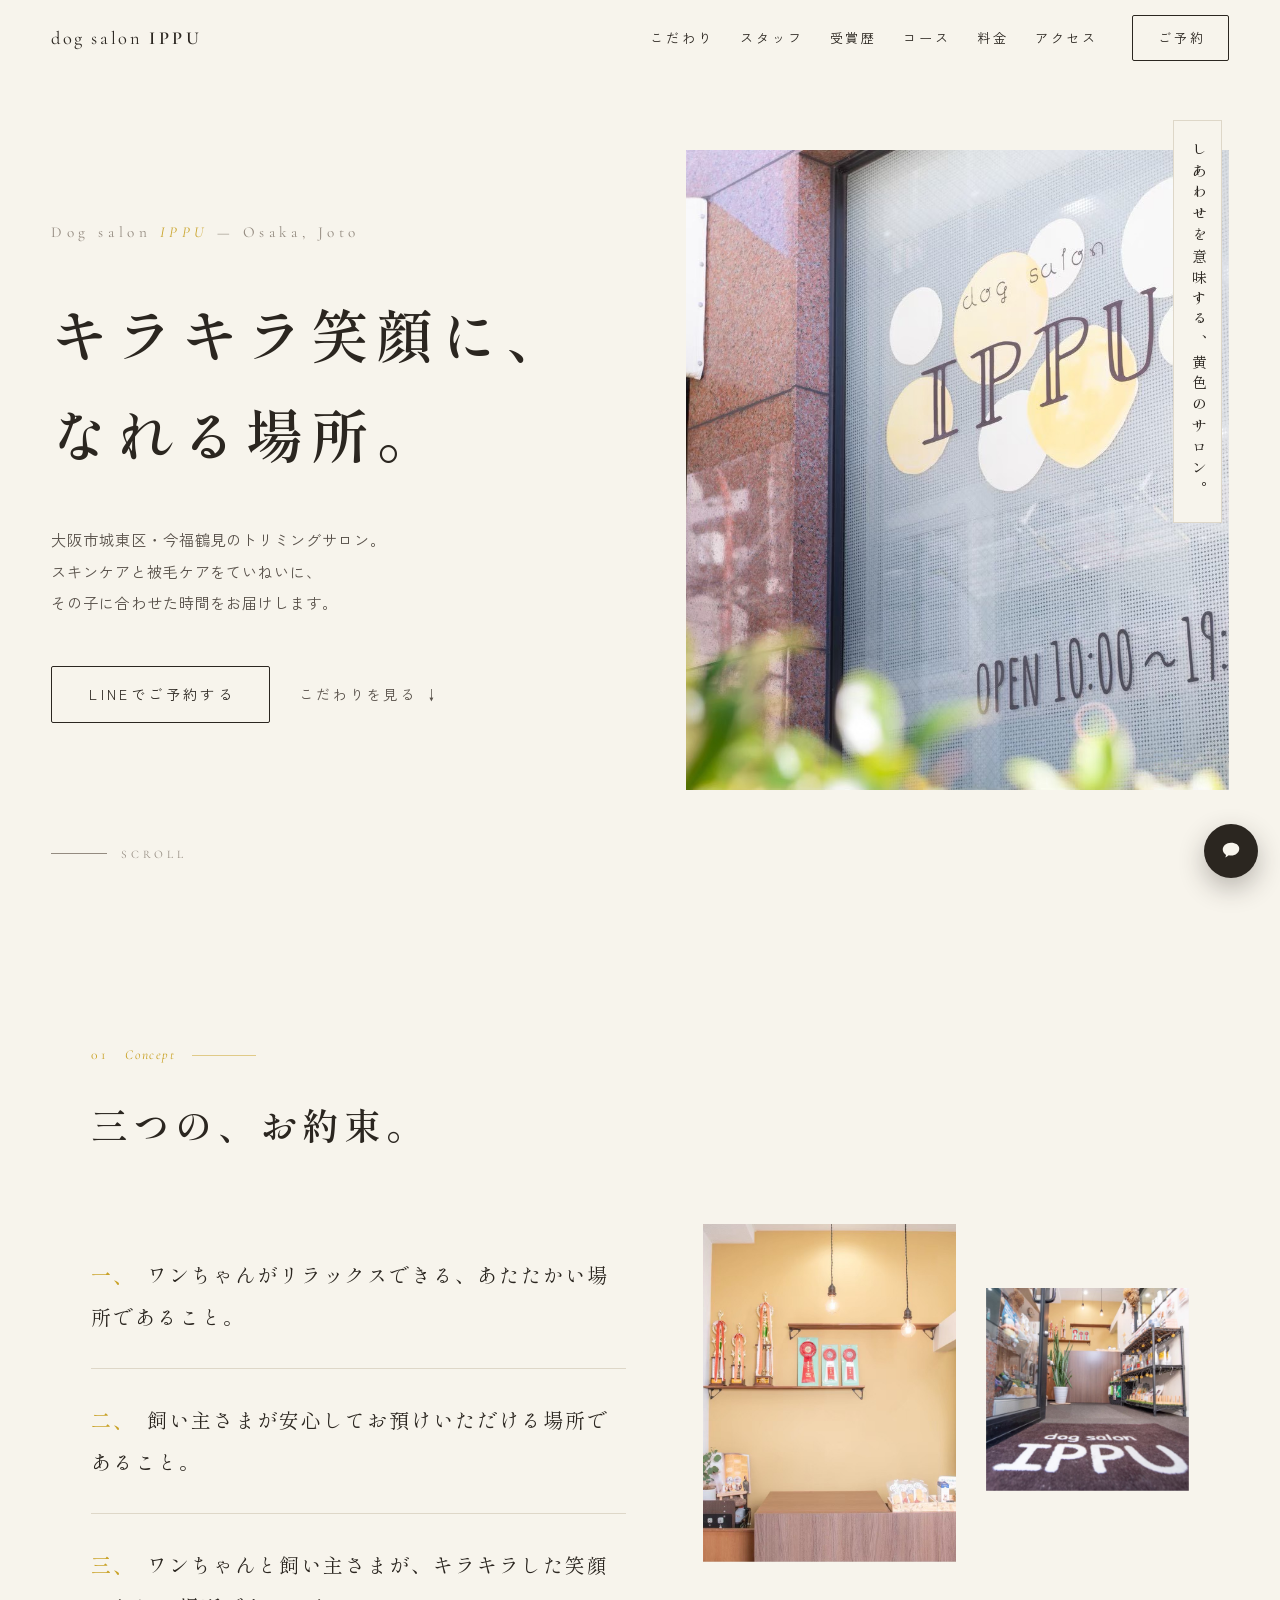
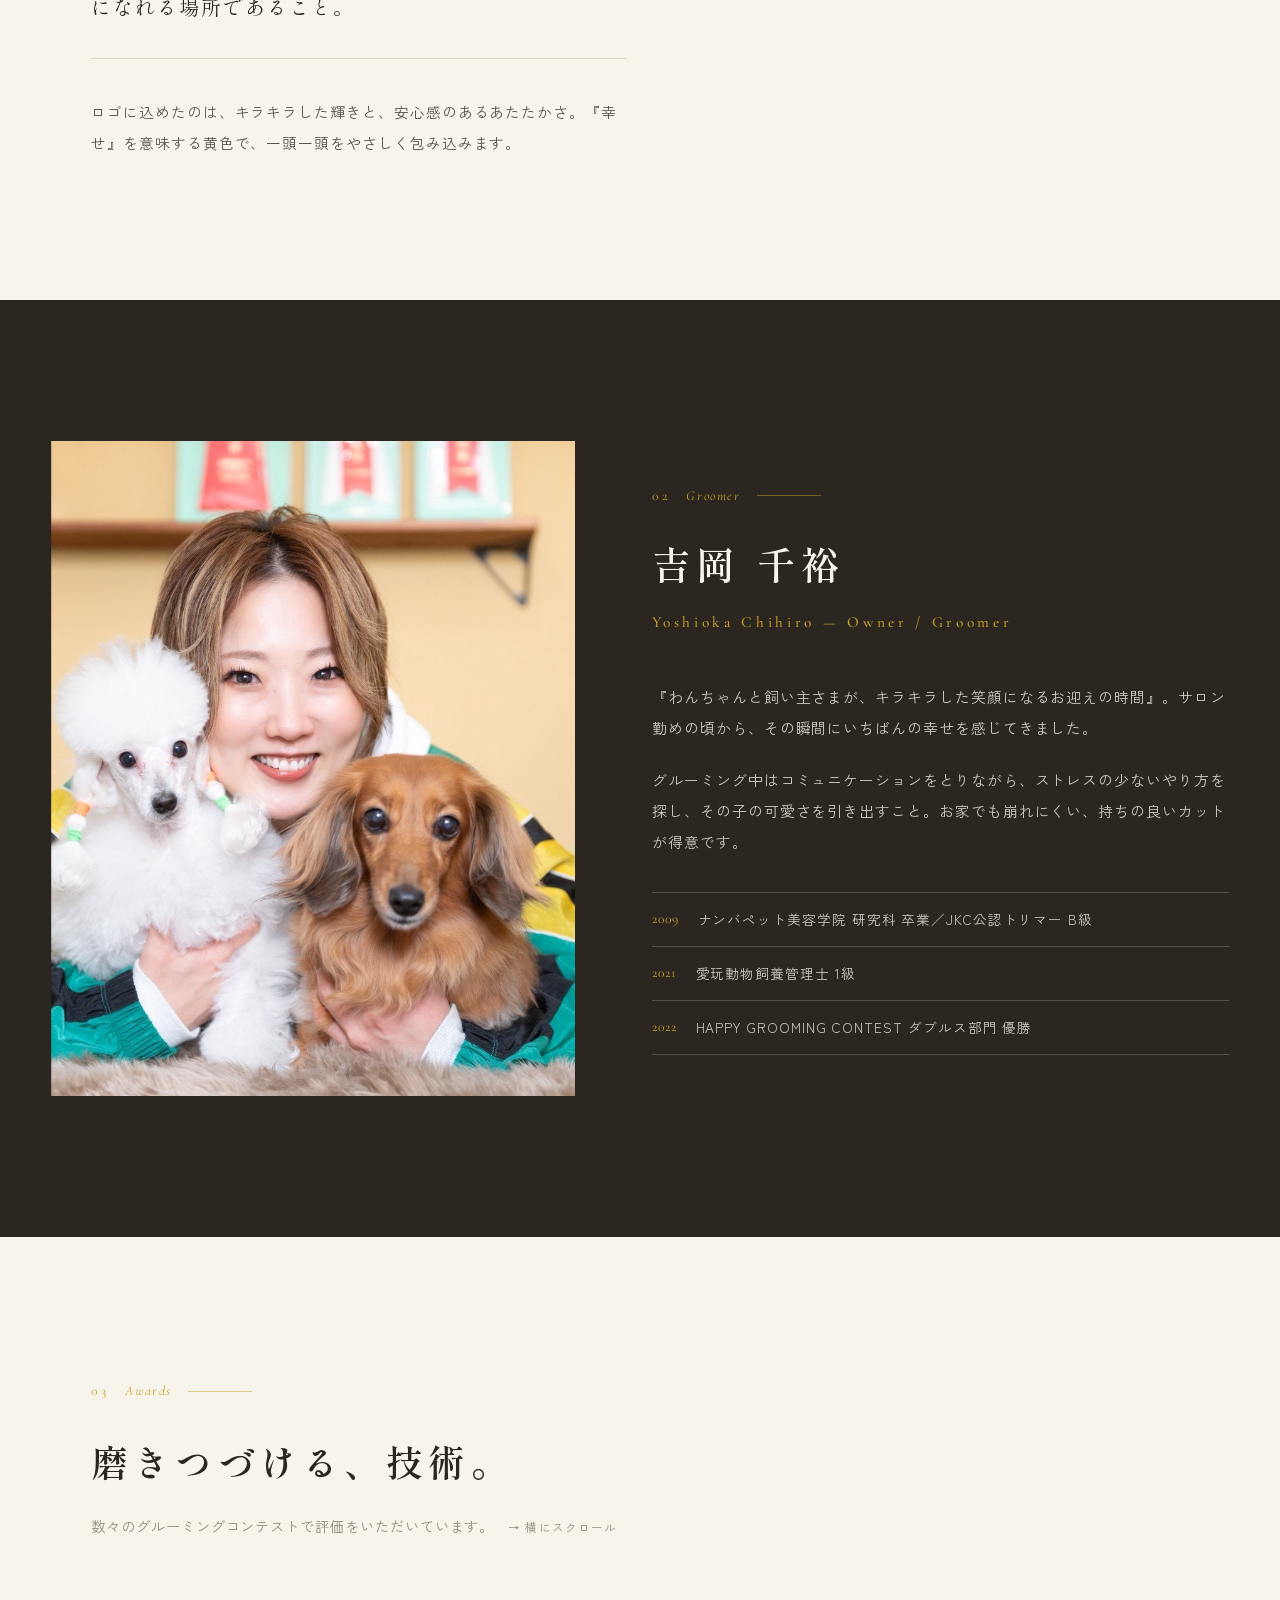
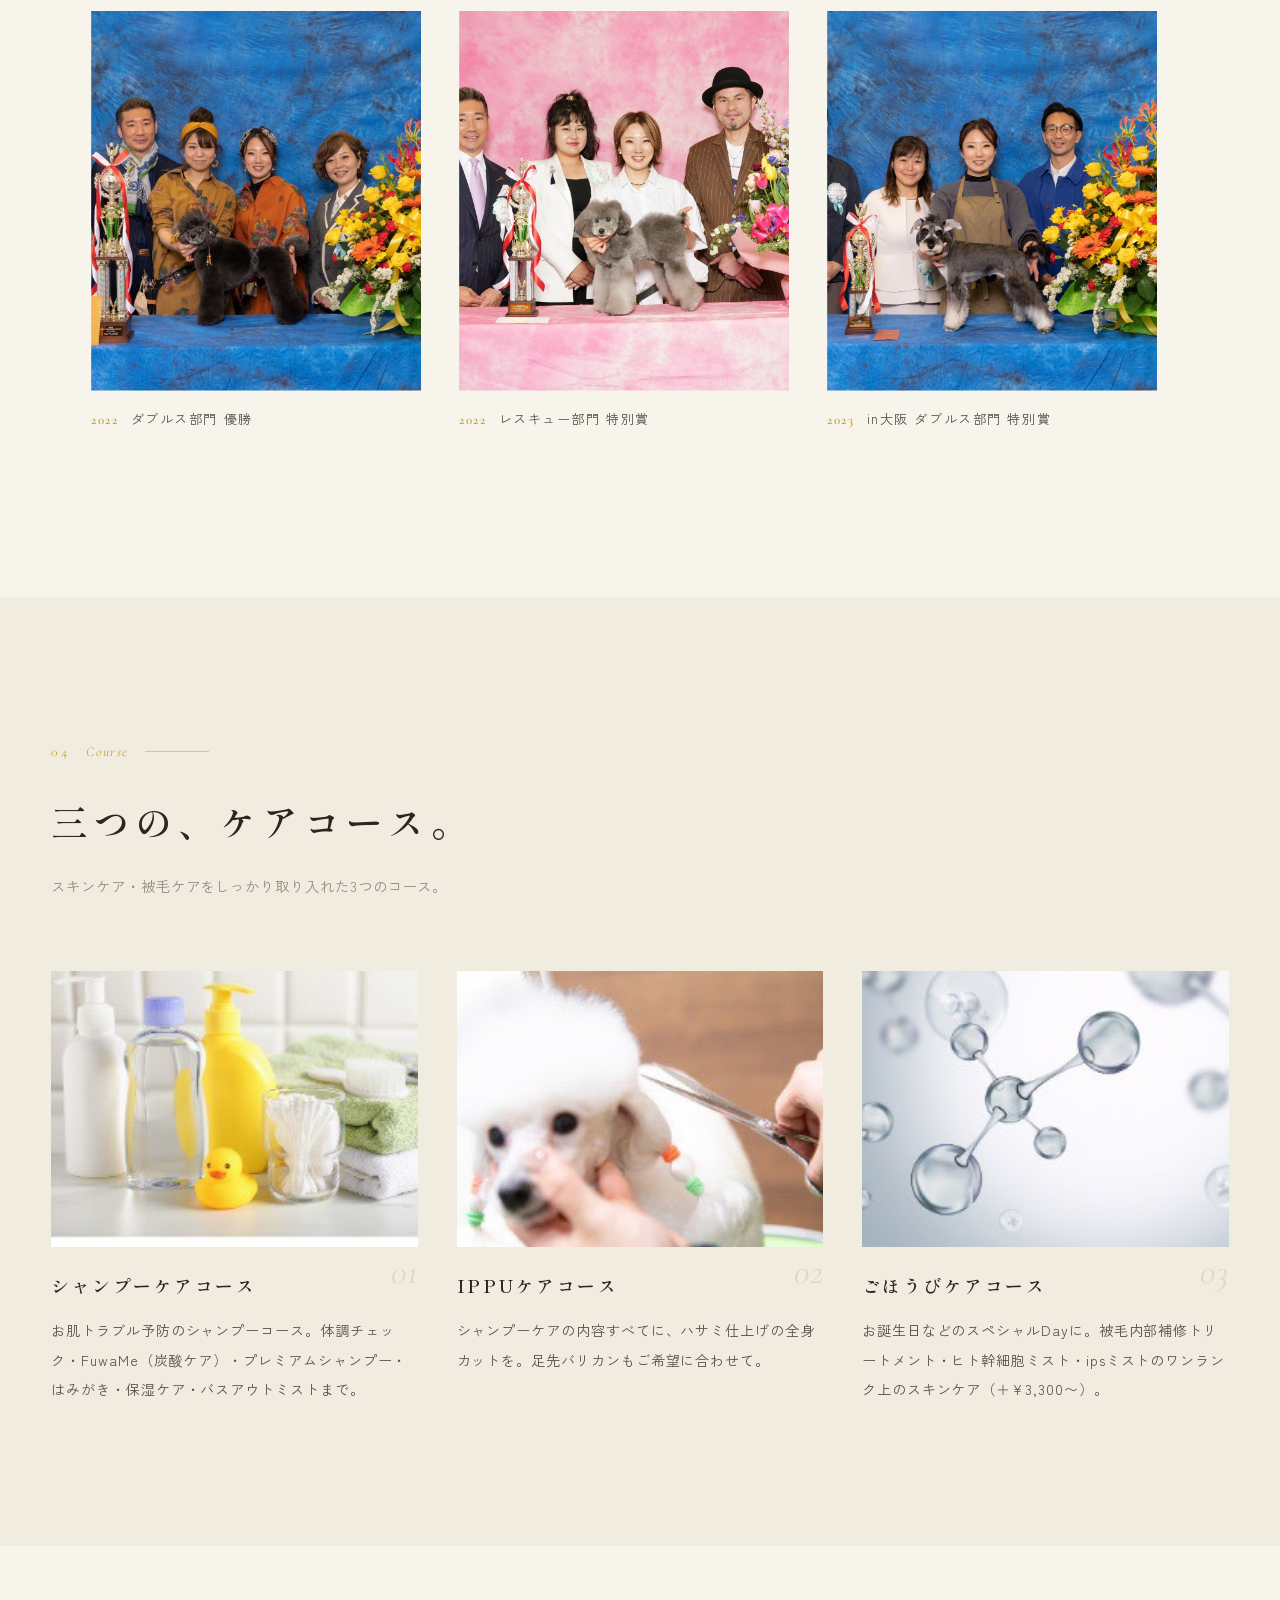
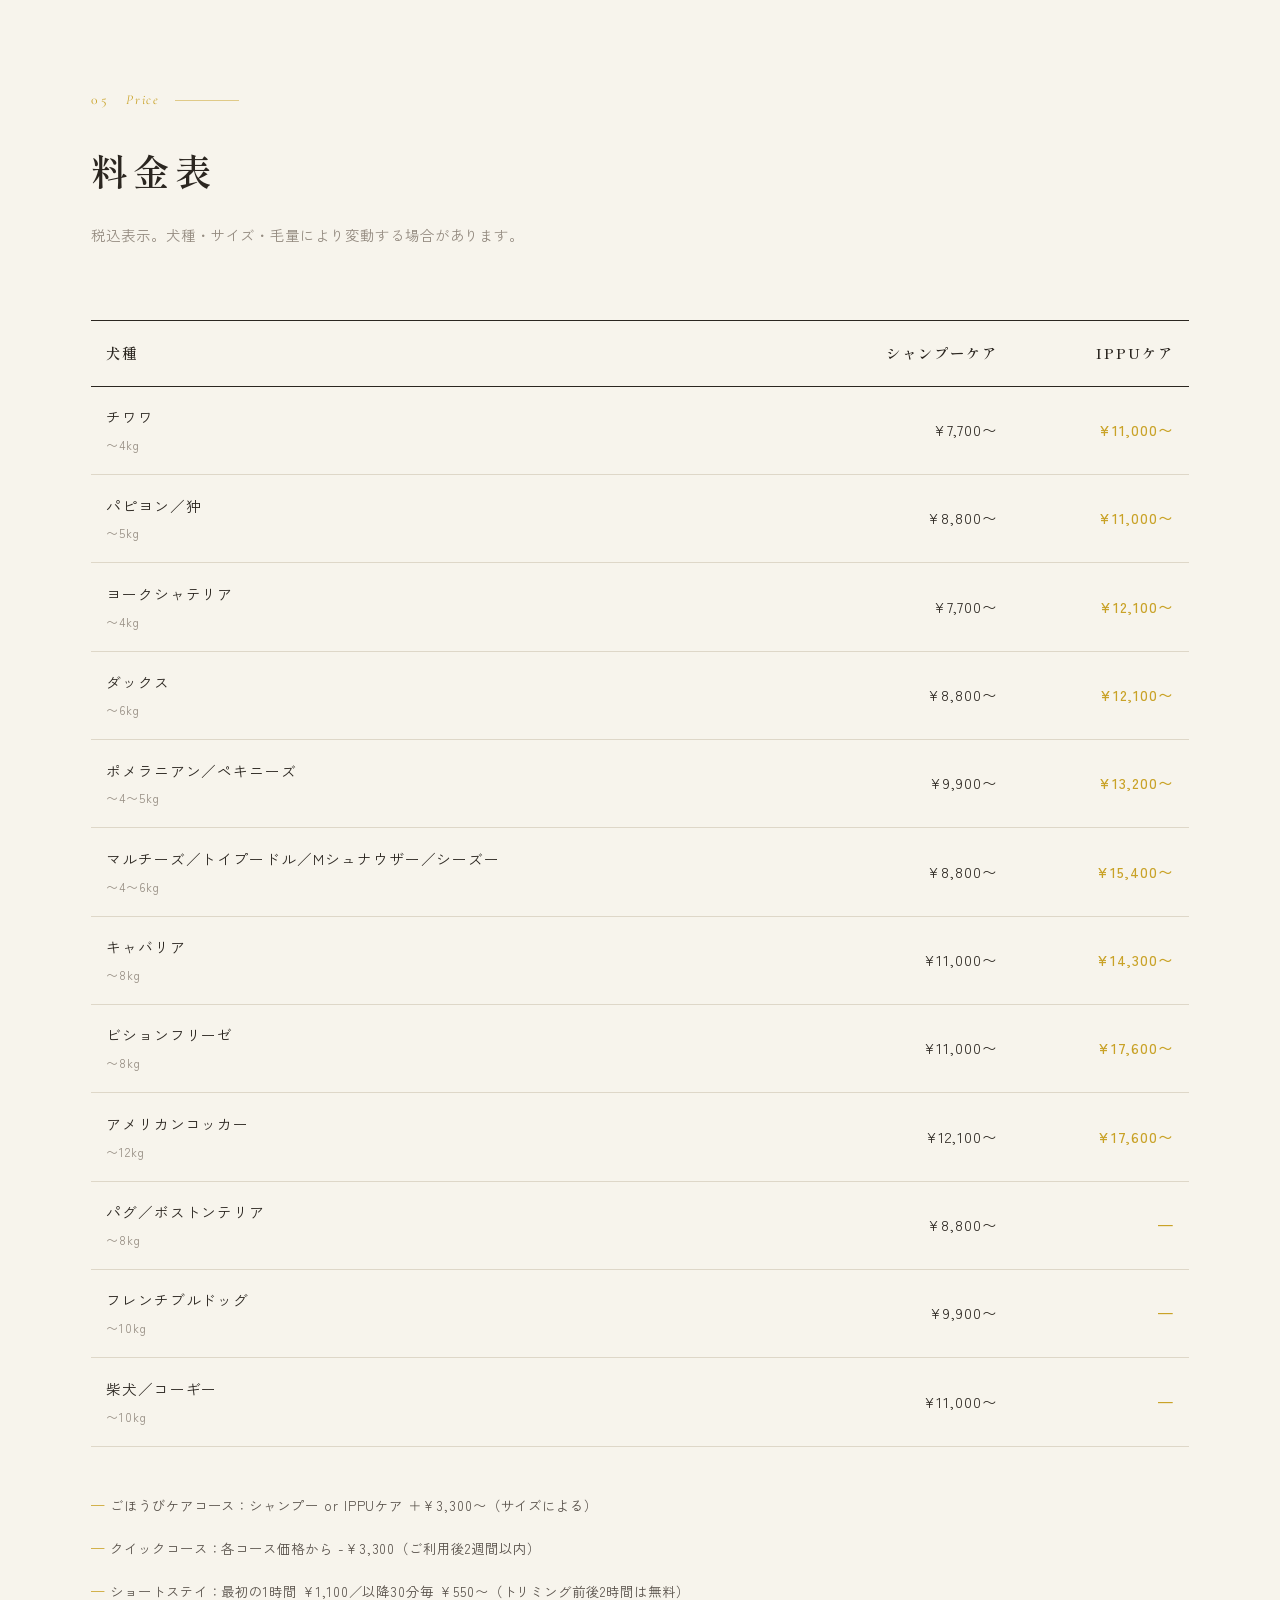
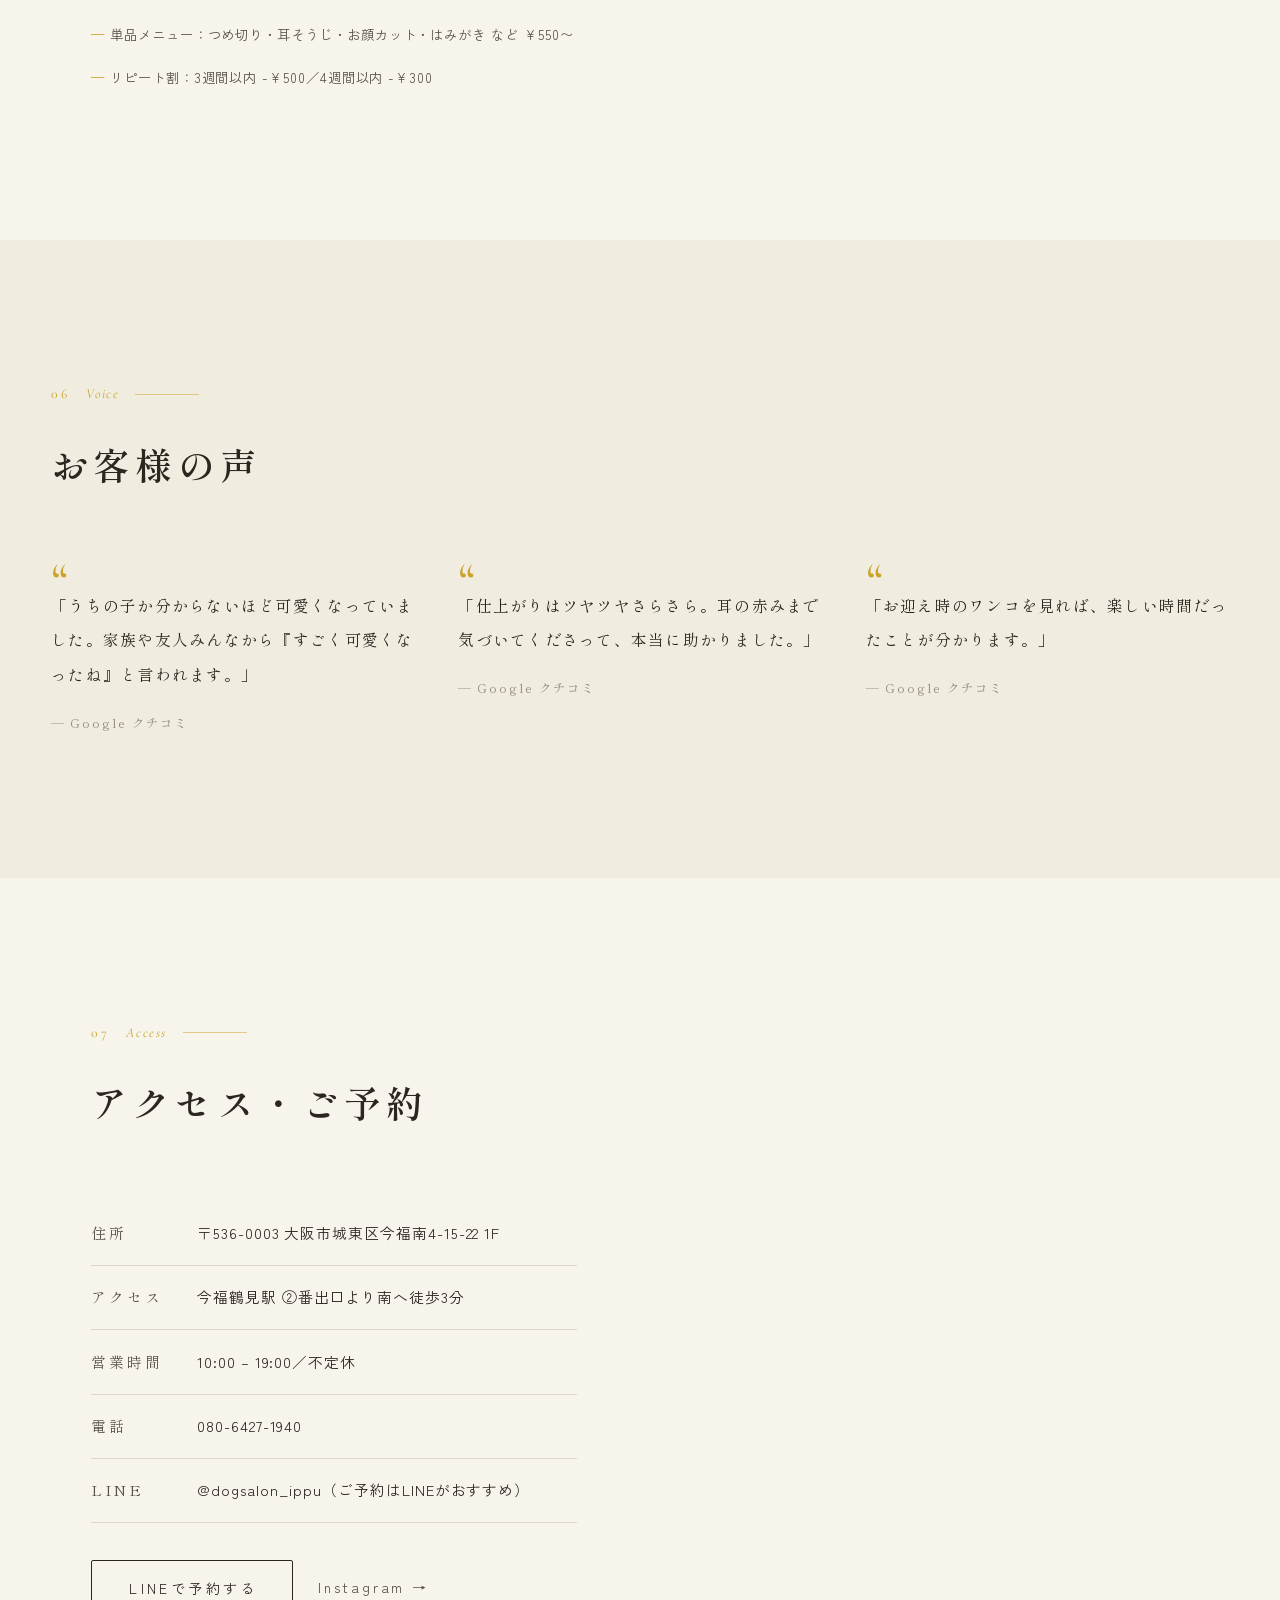
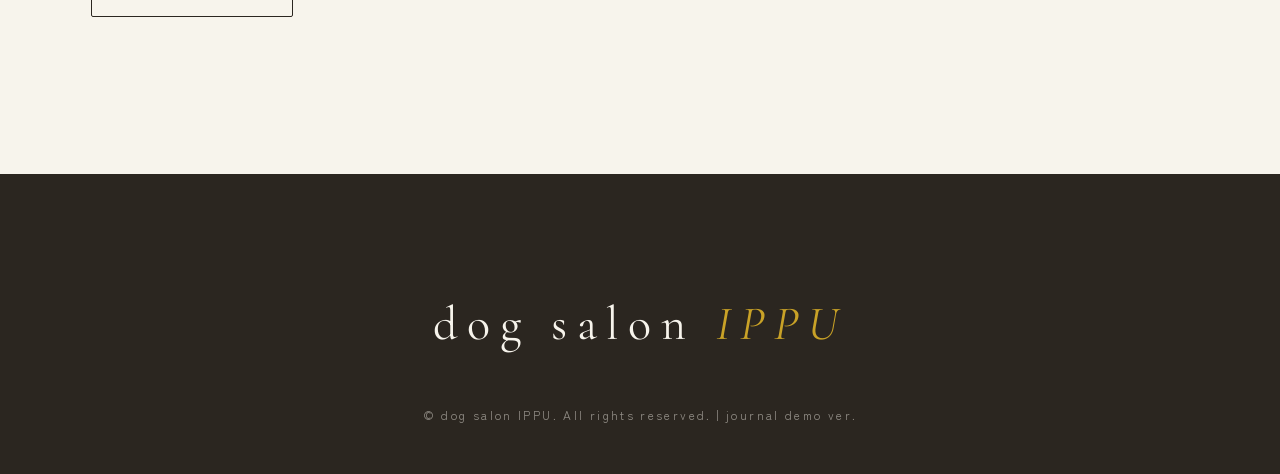
==== journal.html @ 585f15af "新デザイン案: journal版（明朝体×余白のシック系）を追加 Co-Authored-By: Claude Fable 5 <noreply@anthropic.com>" ====
<!DOCTYPE html>
<html lang="ja" class="js">
<head>
<meta charset="UTF-8">
<meta name="viewport" content="width=device-width, initial-scale=1">
<title>dog salon IPPU｜journal ver.（シック系デモ）</title>
<meta name="description" content="大阪市城東区今福南のトリミングサロン dog salon IPPU（イップ）。雑誌のように静かで上質なデザイン案。">
<meta name="robots" content="noindex">
<link rel="preconnect" href="https://fonts.googleapis.com">
<link rel="preconnect" href="https://fonts.gstatic.com" crossorigin>
<link href="https://fonts.googleapis.com/css2?family=Shippori+Mincho:wght@500;600;700&family=Zen+Kaku+Gothic+New:wght@300;400;500;700&family=Cormorant+Garamond:ital,wght@0,500;0,600;1,500&display=swap" rel="stylesheet">
<link rel="icon" href="data:image/svg+xml,<svg xmlns='http://www.w3.org/2000/svg' viewBox='0 0 100 100'><text y='.9em' font-size='90'>🐾</text></svg>">
<link rel="stylesheet" href="journal.css?v=250723a">
</head>
<body>

<!-- ============ NAV ============ -->
<header class="nav" id="nav">
  <a class="nav__logo" href="#top">dog salon <b>IPPU</b></a>
  <nav class="nav__links">
    <a href="#concept">こだわり</a>
    <a href="#staff">スタッフ</a>
    <a href="#awards">受賞歴</a>
    <a href="#course">コース</a>
    <a href="#price">料金</a>
    <a href="#access">アクセス</a>
  </nav>
  <a class="nav__cta" href="https://page.line.me/010bzmaf" target="_blank" rel="noopener">ご予約</a>
  <button class="nav__burger" id="burger" aria-label="メニューを開く" aria-expanded="false"><span></span><span></span></button>
</header>

<!-- mobile menu -->
<div class="menu" id="menuOverlay" aria-hidden="true">
  <nav class="menu__links">
    <a href="#concept"><i>01</i>こだわり</a>
    <a href="#staff"><i>02</i>スタッフ</a>
    <a href="#awards"><i>03</i>受賞歴</a>
    <a href="#course"><i>04</i>コース</a>
    <a href="#price"><i>05</i>料金</a>
    <a href="#access"><i>06</i>アクセス</a>
  </nav>
  <a class="menu__line" href="https://page.line.me/010bzmaf" target="_blank" rel="noopener">LINEでご予約</a>
</div>

<main id="top">

<!-- ============ HERO ============ -->
<section class="hero">
  <figure class="hero__photo rv-img"><img src="assets/storefront.jpg" alt="dog salon IPPU の店頭"></figure>
  <div class="hero__body">
    <p class="hero__en rv" data-d="200">Dog salon <em>IPPU</em> — Osaka, Joto</p>
    <h1 class="hero__title">
      <span class="line"><span class="rv-line">キラキラ笑顔に、</span></span>
      <span class="line"><span class="rv-line" style="--d:.18s">なれる場所。</span></span>
    </h1>
    <p class="hero__lead rv" data-d="500">大阪市城東区・今福鶴見のトリミングサロン。<br>スキンケアと被毛ケアをていねいに、<br>その子に合わせた時間をお届けします。</p>
    <div class="hero__cta rv" data-d="700">
      <a class="btn" href="https://page.line.me/010bzmaf" target="_blank" rel="noopener">LINEでご予約する</a>
      <a class="btn btn--text" href="#concept">こだわりを見る ↓</a>
    </div>
  </div>
  <p class="hero__tate rv" data-d="900" aria-hidden="true">しあわせを意味する、黄色のサロン。</p>
  <div class="hero__scroll" aria-hidden="true"><span></span>SCROLL</div>
</section>

<!-- ============ CONCEPT ============ -->
<section class="sec" id="concept">
  <div class="sec__head rv">
    <span class="sec__no">01 <i>Concept</i></span>
    <h2 class="sec__ttl">三つの、お約束。</h2>
  </div>
  <div class="concept">
    <div class="concept__text">
      <ol class="concept__list">
        <li class="rv"><b>一、</b>ワンちゃんがリラックスできる、あたたかい場所であること。</li>
        <li class="rv" data-d="150"><b>二、</b>飼い主さまが安心してお預けいただける場所であること。</li>
        <li class="rv" data-d="300"><b>三、</b>ワンちゃんと飼い主さまが、キラキラした笑顔になれる場所であること。</li>
      </ol>
      <p class="concept__note rv" data-d="450">ロゴに込めたのは、キラキラした輝きと、安心感のあるあたたかさ。『幸せ』を意味する黄色で、一頭一頭をやさしく包み込みます。</p>
    </div>
    <div class="concept__photos">
      <figure class="rv-img"><img src="assets/interior-reception.jpg" alt="やさしい黄色の壁と受賞トロフィーが並ぶ店内"></figure>
      <figure class="rv-img" data-d="200"><img src="assets/mat.jpg" alt="エントランスマット"></figure>
    </div>
  </div>
</section>

<!-- ============ STAFF ============ -->
<section class="sec sec--ink" id="staff">
  <div class="staff">
    <figure class="staff__photo rv-img"><img src="assets/hero.jpg" alt="オーナーグルーマー 吉岡千裕とワンちゃんたち"></figure>
    <div class="staff__body">
      <span class="sec__no sec__no--light rv">02 <i>Groomer</i></span>
      <h2 class="staff__name rv" data-d="100">吉岡 千裕<small>Yoshioka Chihiro — Owner / Groomer</small></h2>
      <p class="rv" data-d="200">『わんちゃんと飼い主さまが、キラキラした笑顔になるお迎えの時間』。サロン勤めの頃から、その瞬間にいちばんの幸せを感じてきました。</p>
      <p class="rv" data-d="300">グルーミング中はコミュニケーションをとりながら、ストレスの少ないやり方を探し、その子の可愛さを引き出すこと。お家でも崩れにくい、持ちの良いカットが得意です。</p>
      <ul class="staff__quals rv" data-d="400">
        <li><span>2009</span>ナンバペット美容学院 研究科 卒業／JKC公認トリマー B級</li>
        <li><span>2021</span>愛玩動物飼養管理士 1級</li>
        <li><span>2022</span>HAPPY GROOMING CONTEST ダブルス部門 優勝</li>
      </ul>
    </div>
  </div>
</section>

<!-- ============ AWARDS ============ -->
<section class="sec" id="awards">
  <div class="sec__head rv">
    <span class="sec__no">03 <i>Awards</i></span>
    <h2 class="sec__ttl">磨きつづける、技術。</h2>
    <p class="sec__lead">数々のグルーミングコンテストで評価をいただいています。<span class="hint">→ 横にスクロール</span></p>
  </div>
  <div class="awards" tabindex="0">
    <figure class="rv-img"><img src="assets/award1.jpg" alt="コンテスト受賞の様子1"><figcaption><b>2022</b> ダブルス部門 優勝</figcaption></figure>
    <figure class="rv-img" data-d="120"><img src="assets/award-pink.jpg" alt="コンテスト受賞の様子2"><figcaption><b>2022</b> レスキュー部門 特別賞</figcaption></figure>
    <figure class="rv-img" data-d="240"><img src="assets/award2.jpg" alt="コンテスト受賞の様子3"><figcaption><b>2023</b> in大阪 ダブルス部門 特別賞</figcaption></figure>
    <figure class="rv-img" data-d="360"><img src="assets/award3.jpg" alt="コンテスト受賞の様子4"><figcaption><b>2023</b> in福岡 ダブルス部門 特別賞</figcaption></figure>
    <figure class="rv-img" data-d="480"><img src="assets/award4.jpg" alt="コンテスト受賞の様子5"><figcaption><b>2024</b> in東京 サロンスタイル部門 特別賞</figcaption></figure>
  </div>
</section>

<!-- ============ COURSE ============ -->
<section class="sec sec--paper" id="course">
  <div class="sec__head rv">
    <span class="sec__no">04 <i>Course</i></span>
    <h2 class="sec__ttl">三つの、ケアコース。</h2>
    <p class="sec__lead">スキンケア・被毛ケアをしっかり取り入れた3つのコース。</p>
  </div>
  <div class="courses">
    <article class="course rv">
      <figure><img src="assets/course-1.jpg" alt="シャンプーケアのイメージ"></figure>
      <div class="course__body">
        <i class="course__no">01</i>
        <h3>シャンプーケアコース</h3>
        <p>お肌トラブル予防のシャンプーコース。体調チェック・FuwaMe（炭酸ケア）・プレミアムシャンプー・はみがき・保湿ケア・バスアウトミストまで。</p>
      </div>
    </article>
    <article class="course rv" data-d="150">
      <figure><img src="assets/course-2.jpg" alt="IPPUケアコースのイメージ"></figure>
      <div class="course__body">
        <i class="course__no">02</i>
        <h3>IPPUケアコース</h3>
        <p>シャンプーケアの内容すべてに、ハサミ仕上げの全身カットを。足先バリカンもご希望に合わせて。</p>
      </div>
    </article>
    <article class="course rv" data-d="300">
      <figure><img src="assets/course-3.jpg" alt="ごほうびケアのイメージ"></figure>
      <div class="course__body">
        <i class="course__no">03</i>
        <h3>ごほうびケアコース</h3>
        <p>お誕生日などのスペシャルDayに。被毛内部補修トリートメント・ヒト幹細胞ミスト・ipsミストのワンランク上のスキンケア（＋¥3,300〜）。</p>
      </div>
    </article>
  </div>
</section>

<!-- ============ PRICE ============ -->
<section class="sec" id="price">
  <div class="sec__head rv">
    <span class="sec__no">05 <i>Price</i></span>
    <h2 class="sec__ttl">料金表</h2>
    <p class="sec__lead">税込表示。犬種・サイズ・毛量により変動する場合があります。<span class="hint hint--sp">→ 表は横にスクロール</span></p>
  </div>
  <div class="price rv">
    <table class="ptable">
      <thead><tr><th>犬種</th><th>シャンプーケア</th><th>IPPUケア</th></tr></thead>
      <tbody>
        <tr><td>チワワ <small>〜4kg</small></td><td>¥7,700〜</td><td>¥11,000〜</td></tr>
        <tr><td>パピヨン／狆 <small>〜5kg</small></td><td>¥8,800〜</td><td>¥11,000〜</td></tr>
        <tr><td>ヨークシャテリア <small>〜4kg</small></td><td>¥7,700〜</td><td>¥12,100〜</td></tr>
        <tr><td>ダックス <small>〜6kg</small></td><td>¥8,800〜</td><td>¥12,100〜</td></tr>
        <tr><td>ポメラニアン／ペキニーズ <small>〜4〜5kg</small></td><td>¥9,900〜</td><td>¥13,200〜</td></tr>
        <tr><td>マルチーズ／トイプードル／Mシュナウザー／シーズー <small>〜4〜6kg</small></td><td>¥8,800〜</td><td>¥15,400〜</td></tr>
        <tr><td>キャバリア <small>〜8kg</small></td><td>¥11,000〜</td><td>¥14,300〜</td></tr>
        <tr><td>ビションフリーゼ <small>〜8kg</small></td><td>¥11,000〜</td><td>¥17,600〜</td></tr>
        <tr><td>アメリカンコッカー <small>〜12kg</small></td><td>¥12,100〜</td><td>¥17,600〜</td></tr>
        <tr><td>パグ／ボストンテリア <small>〜8kg</small></td><td>¥8,800〜</td><td>—</td></tr>
        <tr><td>フレンチブルドッグ <small>〜10kg</small></td><td>¥9,900〜</td><td>—</td></tr>
        <tr><td>柴犬／コーギー <small>〜10kg</small></td><td>¥11,000〜</td><td>—</td></tr>
      </tbody>
    </table>
  </div>
  <ul class="price__notes rv" data-d="150">
    <li>ごほうびケアコース：シャンプー or IPPUケア ＋¥3,300〜（サイズによる）</li>
    <li>クイックコース：各コース価格から -¥3,300（ご利用後2週間以内）</li>
    <li>ショートステイ：最初の1時間 ¥1,100／以降30分毎 ¥550〜（トリミング前後2時間は無料）</li>
    <li>単品メニュー：つめ切り・耳そうじ・お顔カット・はみがき など ¥550〜</li>
    <li>リピート割：3週間以内 -¥500／4週間以内 -¥300</li>
  </ul>
</section>

<!-- ============ VOICE ============ -->
<section class="sec sec--paper" id="voice">
  <div class="sec__head rv">
    <span class="sec__no">06 <i>Voice</i></span>
    <h2 class="sec__ttl">お客様の声</h2>
  </div>
  <div class="voices">
    <blockquote class="rv">「うちの子か分からないほど可愛くなっていました。家族や友人みんなから『すごく可愛くなったね』と言われます。」<cite>— Google クチコミ</cite></blockquote>
    <blockquote class="rv" data-d="150">「仕上がりはツヤツヤさらさら。耳の赤みまで気づいてくださって、本当に助かりました。」<cite>— Google クチコミ</cite></blockquote>
    <blockquote class="rv" data-d="300">「お迎え時のワンコを見れば、楽しい時間だったことが分かります。」<cite>— Google クチコミ</cite></blockquote>
  </div>
</section>

<!-- ============ ACCESS ============ -->
<section class="sec" id="access">
  <div class="sec__head rv">
    <span class="sec__no">07 <i>Access</i></span>
    <h2 class="sec__ttl">アクセス・ご予約</h2>
  </div>
  <div class="access">
    <dl class="access__info rv">
      <div><dt>住所</dt><dd>〒536-0003 大阪市城東区今福南4-15-22 1F</dd></div>
      <div><dt>アクセス</dt><dd>今福鶴見駅 ②番出口より南へ徒歩3分</dd></div>
      <div><dt>営業時間</dt><dd>10:00 – 19:00／不定休</dd></div>
      <div><dt>電話</dt><dd>080-6427-1940</dd></div>
      <div><dt>LINE</dt><dd>@dogsalon_ippu（ご予約はLINEがおすすめ）</dd></div>
      <div class="access__btns">
        <a class="btn" href="https://page.line.me/010bzmaf" target="_blank" rel="noopener">LINEで予約する</a>
        <a class="btn btn--text" href="https://www.instagram.com/dogsalon_ippu?igshid=YmMyMTA2M2Y%3D" target="_blank" rel="noopener">Instagram →</a>
      </div>
    </dl>
    <div class="access__map rv-img">
      <iframe title="dog salon IPPU の地図" loading="lazy" referrerpolicy="no-referrer-when-downgrade"
        src="https://maps.google.com/maps?q=%E5%A4%A7%E9%98%AA%E5%B8%82%E5%9F%8E%E6%9D%B1%E5%8C%BA%E4%BB%8A%E7%A6%8F%E5%8D%974-15-22&t=&z=16&ie=UTF8&iwloc=&output=embed"></iframe>
    </div>
  </div>
</section>

</main>

<!-- ============ FOOTER ============ -->
<footer class="footer">
  <p class="footer__mark">dog salon <em>IPPU</em></p>
  <p class="footer__copy">© dog salon IPPU. All rights reserved.｜journal demo ver.</p>
</footer>

<!-- floating LINE -->
<a class="float" href="https://page.line.me/010bzmaf" target="_blank" rel="noopener" aria-label="LINEでご予約">
  <svg viewBox="0 0 24 24" fill="currentColor" width="22" height="22"><path d="M12 3C6.9 3 3 6.3 3 10.4c0 2.4 1.4 4.5 3.6 5.9-.1.6-.6 2-.7 2.4 0 .2.1.4.4.2.3-.1 2.4-1.6 3.3-2.2.8.1 1.6.2 2.4.2 5.1 0 9-3.3 9-7.4S17.1 3 12 3Z"/></svg>
</a>

<script src="journal.js?v=250723a"></script>
</body>
</html>
---- journal.css ----
/* =========================================================
   dog salon IPPU — journal ver.
   雑誌のように静かで上質なデザイン案（明朝体 × 余白 × 静かな動き）
   スクロール連動のJS transformは使わない(120Hz端末でも原理的にガタつかない)
   ========================================================= */

:root{
  --paper:   #F7F4EC;   /* 生成りの紙 */
  --paper-2: #F1ECE0;
  --ink:     #2B2620;   /* 墨 */
  --ink-2:   #58514A;
  --ink-3:   #948B80;
  --gold:    #C9A227;   /* ブランド黄のシックな解釈 */
  --line:    #DED7C8;
  --serif:   "Shippori Mincho", serif;
  --sans:    "Zen Kaku Gothic New", sans-serif;
  --latin:   "Cormorant Garamond", serif;
  --maxw: 1200px;
  --ease: cubic-bezier(.19,1,.22,1);
}

*{ box-sizing:border-box; }
html{ scroll-behavior:smooth; scroll-padding-top:90px; overflow-x:clip; }
body{
  margin:0; background:var(--paper); color:var(--ink);
  font-family:var(--sans); font-weight:400; font-size:15.5px;
  line-height:2.1; letter-spacing:.06em;
  -webkit-font-smoothing:antialiased;
  overflow-x:hidden; overflow-x:clip;
}
h1,h2,h3{ font-family:var(--serif); font-weight:600; margin:0; line-height:1.6; }
p{ margin:0; }
a{ color:inherit; text-decoration:none; }
img{ display:block; max-width:100%; }
ul,ol,dl,dd,figure,blockquote{ margin:0; padding:0; list-style:none; }

/* ===== nav ===== */
.nav{
  position:fixed; top:0; left:0; right:0; z-index:900; height:76px;
  display:flex; align-items:center; gap:34px; padding-inline:clamp(20px,4vw,54px);
  transition:background .5s, box-shadow .5s;
}
.nav--scrolled{ background:rgba(247,244,236,.95); box-shadow:0 1px 0 var(--line); }
.nav__logo{ font-family:var(--latin); font-size:1.15rem; letter-spacing:.14em; margin-right:auto; }
.nav__logo b{ font-weight:600; letter-spacing:.2em; }
.nav__links{ display:flex; gap:26px; }
.nav__links a{
  font-size:.82rem; letter-spacing:.22em; position:relative; padding-block:.4em;
}
.nav__links a::after{
  content:""; position:absolute; left:0; right:0; bottom:0; height:1px;
  background:var(--ink); transform:scaleX(0); transform-origin:right;
  transition:transform .5s var(--ease);
}
.nav__links a:hover::after{ transform:scaleX(1); transform-origin:left; }
.nav__cta{
  font-size:.82rem; letter-spacing:.26em; text-indent:.26em;
  border:1px solid var(--ink); padding:.65em 1.6em; border-radius:2px;
  transition:background .4s, color .4s;
}
.nav__cta:hover{ background:var(--ink); color:var(--paper); }
.nav__burger{ display:none; }

/* mobile menu */
.menu{
  position:fixed; inset:0; z-index:950; background:var(--paper);
  display:flex; flex-direction:column; justify-content:center; align-items:center; gap:40px;
  opacity:0; visibility:hidden; transition:opacity .5s var(--ease), visibility 0s .5s;
}
.menu.is-open{ opacity:1; visibility:visible; transition:opacity .5s var(--ease); }
.menu__links{ display:grid; gap:20px; text-align:center; }
.menu__links a{
  font-family:var(--serif); font-size:1.4rem; letter-spacing:.2em;
  display:flex; align-items:baseline; gap:14px; justify-content:center;
  opacity:0; transform:translateY(14px); transition:opacity .5s var(--ease), transform .5s var(--ease);
}
.menu__links a i{ font-family:var(--latin); font-style:normal; font-size:.75rem; color:var(--gold); letter-spacing:.1em; }
.menu.is-open .menu__links a{ opacity:1; transform:none; }
.menu.is-open .menu__links a:nth-child(1){ transition-delay:.08s }
.menu.is-open .menu__links a:nth-child(2){ transition-delay:.13s }
.menu.is-open .menu__links a:nth-child(3){ transition-delay:.18s }
.menu.is-open .menu__links a:nth-child(4){ transition-delay:.23s }
.menu.is-open .menu__links a:nth-child(5){ transition-delay:.28s }
.menu.is-open .menu__links a:nth-child(6){ transition-delay:.33s }
.menu__line{
  border:1px solid var(--ink); padding:.8em 2.6em; letter-spacing:.26em; text-indent:.26em;
  font-size:.85rem; opacity:0; transform:translateY(14px);
  transition:opacity .5s .4s var(--ease), transform .5s .4s var(--ease);
}
.menu.is-open .menu__line{ opacity:1; transform:none; }

/* ===== hero ===== */
.hero{
  min-height:100svh; display:grid;
  grid-template-columns:1.05fr 1fr; align-items:center;
  position:relative; overflow:hidden;
  padding:110px clamp(20px,4vw,54px) 70px;
  gap:clamp(30px,5vw,80px); max-width:1400px; margin-inline:auto;
}
.hero__photo{ order:2; position:relative; height:min(72vh,640px); }
.hero__photo img{ width:100%; height:100%; object-fit:cover; }
.hero__body{ order:1; position:relative; z-index:2; }
.hero__en{
  font-family:var(--latin); font-size:.95rem; letter-spacing:.3em; color:var(--ink-3);
  margin-bottom:2.2em;
}
.hero__en em{ color:var(--gold); font-style:italic; }
.hero__title{ font-size:clamp(2rem,4.6vw,3.6rem); letter-spacing:.12em; line-height:1.75; }
.hero__title .line{ display:block; overflow:hidden; }
.hero__lead{ margin-top:2.6em; color:var(--ink-2); font-size:.95rem; }
.hero__cta{ margin-top:3em; display:flex; align-items:center; gap:26px; flex-wrap:wrap; }
.hero__tate{
  position:absolute; top:120px; right:clamp(28px,4.5vw,66px); z-index:3;
  writing-mode:vertical-rl; font-family:var(--serif); font-size:.92rem;
  letter-spacing:.42em; color:var(--ink); background:var(--paper);
  padding:1.4em .55em; border:1px solid var(--line);
}
.hero__scroll{
  position:absolute; bottom:34px; left:clamp(20px,4vw,54px);
  font-family:var(--latin); font-size:.72rem; letter-spacing:.34em; color:var(--ink-3);
  display:flex; align-items:center; gap:14px;
}
.hero__scroll span{ width:56px; height:1px; background:var(--ink-3); position:relative; overflow:hidden; }
.hero__scroll span::after{
  content:""; position:absolute; inset:0; background:var(--ink);
  transform:translateX(-100%); animation:scrollLine 2.2s var(--ease) infinite;
}
@keyframes scrollLine{ 40%{ transform:translateX(0) } 100%{ transform:translateX(100%) } }

/* ===== buttons ===== */
.btn{
  display:inline-block; border:1px solid var(--ink); padding:.9em 2.4em;
  font-size:.88rem; letter-spacing:.24em; text-indent:.24em; border-radius:2px;
  transition:background .4s, color .4s;
}
.btn:hover{ background:var(--ink); color:var(--paper); }
.btn--text{ border:none; padding:.9em 0; letter-spacing:.2em; color:var(--ink-2); }
.btn--text:hover{ background:none; color:var(--ink); }

/* ===== sections ===== */
.sec{ padding:clamp(80px,11vw,150px) clamp(20px,4vw,54px); max-width:var(--maxw); margin-inline:auto; }
.sec--ink{ background:var(--ink); color:var(--paper); max-width:none; }
.sec--paper{ background:var(--paper-2); max-width:none; }
.sec--ink > *, .sec--paper > *{ max-width:var(--maxw); margin-inline:auto; }
.sec__head{ margin-bottom:clamp(40px,6vw,70px); }
.sec__no{
  font-family:var(--latin); font-size:.85rem; letter-spacing:.26em; color:var(--gold);
  display:flex; align-items:center; gap:16px;
}
.sec__no::after{ content:""; width:64px; height:1px; background:currentColor; opacity:.5; }
.sec__no i{ font-style:italic; letter-spacing:.12em; }
.sec__no--light{ color:var(--gold); }
.sec__ttl{ font-size:clamp(1.55rem,3vw,2.3rem); letter-spacing:.14em; margin-top:.7em; }
.sec__lead{ margin-top:1.4em; color:var(--ink-3); font-size:.9rem; }
.hint{ margin-left:1.2em; font-size:.8em; color:var(--ink-3); letter-spacing:.1em; }

/* ===== concept ===== */
.concept{ display:grid; grid-template-columns:1.1fr 1fr; gap:clamp(36px,6vw,90px); align-items:start; }
.concept__list li{
  font-family:var(--serif); font-size:clamp(1.02rem,1.6vw,1.25rem); letter-spacing:.1em;
  padding:1.5em 0; border-bottom:1px solid var(--line);
}
.concept__list b{ color:var(--gold); font-weight:600; margin-right:.6em; }
.concept__note{ margin-top:2.6em; color:var(--ink-2); font-size:.92rem; }
.concept__photos{ display:grid; gap:clamp(18px,2.6vw,30px); grid-template-columns:1fr .8fr; align-items:start; }
.concept__photos figure:nth-child(1) img{ aspect-ratio:3/4; }
.concept__photos figure:nth-child(2){ margin-top:clamp(30px,5vw,70px); }
.concept__photos figure:nth-child(2) img{ aspect-ratio:1/1; }
.concept__photos img{ width:100%; object-fit:cover; }

/* ===== staff ===== */
.staff{ display:grid; grid-template-columns:1fr 1.1fr; gap:clamp(36px,6vw,90px); align-items:center; }
.staff__photo img{ width:100%; aspect-ratio:4/5; object-fit:cover; }
.staff__name{ font-size:clamp(1.6rem,3vw,2.4rem); letter-spacing:.16em; margin:.6em 0 1.2em; }
.staff__name small{
  display:block; font-family:var(--latin); font-weight:500; font-size:.4em;
  letter-spacing:.24em; color:var(--gold); margin-top:1em;
}
.staff__body p{ color:#CFC8BE; font-size:.93rem; margin-bottom:1.4em; }
.staff__quals{ margin-top:2.2em; border-top:1px solid rgba(247,244,236,.2); }
.staff__quals li{
  display:flex; gap:18px; padding:.9em 0; font-size:.85rem; color:#CFC8BE;
  border-bottom:1px solid rgba(247,244,236,.2);
}
.staff__quals span{ font-family:var(--latin); color:var(--gold); letter-spacing:.08em; flex-shrink:0; }

/* ===== awards (native横スクロール+snap) ===== */
.awards{
  display:flex; gap:clamp(20px,3vw,38px); overflow-x:auto; padding-bottom:22px;
  scroll-snap-type:x mandatory; -webkit-overflow-scrolling:touch;
  scrollbar-width:thin; scrollbar-color:var(--ink-3) transparent;
}
.awards figure{ flex:0 0 clamp(240px,26vw,330px); scroll-snap-align:start; }
.awards img{ width:100%; aspect-ratio:4/4.6; object-fit:cover; }
.awards figcaption{
  margin-top:14px; font-size:.82rem; letter-spacing:.12em; color:var(--ink-2);
  display:flex; gap:12px; align-items:baseline;
}
.awards figcaption b{ font-family:var(--latin); font-weight:600; color:var(--gold); }

/* ===== courses ===== */
.courses{ display:grid; grid-template-columns:repeat(3,1fr); gap:clamp(22px,3vw,40px); }
.course figure{ overflow:hidden; }
.course img{
  width:100%; aspect-ratio:4/3; object-fit:cover;
  transition:transform 1.2s var(--ease);
}
.course:hover img{ transform:scale(1.05); }
.course__body{ padding-top:1.6em; position:relative; }
.course__no{
  font-family:var(--latin); font-style:italic; font-size:2.2rem; color:var(--line);
  position:absolute; right:0; top:.2em; line-height:1;
}
.course h3{ font-size:1.12rem; letter-spacing:.14em; margin-bottom:.9em; }
.course p{ font-size:.88rem; color:var(--ink-2); }

/* ===== price ===== */
.price{ overflow-x:auto; border-top:1px solid var(--ink); }
.ptable{ width:100%; border-collapse:collapse; min-width:560px; }
.ptable th{
  font-family:var(--serif); font-weight:600; font-size:.9rem; letter-spacing:.14em;
  text-align:left; padding:1.2em 1em; border-bottom:1px solid var(--ink);
}
.ptable th:not(:first-child), .ptable td:not(:first-child){ text-align:right; white-space:nowrap; }
.ptable td{
  padding:1.05em 1em; border-bottom:1px solid var(--line); font-size:.92rem;
  font-feature-settings:"tnum";
}
.ptable td small{ display:block; font-size:.76rem; color:var(--ink-3); }
.ptable td:nth-child(3){ color:var(--gold); font-weight:500; }
/* スマホ: 犬種列を固定 */
@media (max-width:760px){
  .ptable th:first-child, .ptable td:first-child{
    position:sticky; left:0; background:var(--paper); z-index:2; max-width:180px;
    box-shadow:8px 0 12px -8px rgba(43,38,32,.18);
  }
}
.price__notes{ margin-top:2.4em; }
.price__notes li{
  font-size:.84rem; color:var(--ink-2); padding:.55em 0 .55em 1.4em; position:relative;
}
.price__notes li::before{ content:"—"; position:absolute; left:0; color:var(--gold); }

/* ===== voice ===== */
.voices{ display:grid; grid-template-columns:repeat(3,1fr); gap:clamp(24px,3.5vw,44px); }
.voices blockquote{
  font-family:var(--serif); font-size:.98rem; line-height:2.2; letter-spacing:.08em;
  padding-top:1.6em; position:relative;
}
.voices blockquote::before{
  content:"“"; font-family:var(--latin); font-size:3.2rem; color:var(--gold);
  position:absolute; top:-.15em; left:0; line-height:1;
}
.voices cite{ display:block; margin-top:1.4em; font-style:normal; font-size:.78rem; color:var(--ink-3); letter-spacing:.16em; }

/* ===== access ===== */
.access{ display:grid; grid-template-columns:1fr 1.1fr; gap:clamp(36px,6vw,80px); align-items:start; }
.access__info > div{
  display:flex; gap:22px; padding:1.1em 0; border-bottom:1px solid var(--line); font-size:.92rem;
}
.access__info dt{
  flex-shrink:0; width:84px; font-family:var(--serif); letter-spacing:.2em; color:var(--ink-2);
}
.access__btns{ border-bottom:none !important; margin-top:1.4em; gap:20px; flex-wrap:wrap; }
.access__map{ height:100%; min-height:360px; }
.access__map iframe{
  width:100%; height:100%; min-height:360px; border:0; display:block;
  filter:grayscale(.85) sepia(.12); /* 地図もモノトーンの世界観に */
}

/* ===== footer ===== */
.footer{ background:var(--ink); color:var(--paper); text-align:center; padding:clamp(60px,8vw,100px) 24px 46px; }
.footer__mark{ font-family:var(--latin); font-size:clamp(1.8rem,4vw,3rem); letter-spacing:.2em; }
.footer__mark em{ color:var(--gold); font-style:italic; }
.footer__copy{ margin-top:2.4em; font-size:.74rem; letter-spacing:.2em; opacity:.5; }

/* floating LINE */
.float{
  position:fixed; right:22px; bottom:22px; z-index:800;
  width:54px; height:54px; border-radius:50%;
  background:var(--ink); color:var(--paper);
  display:flex; align-items:center; justify-content:center;
  box-shadow:0 10px 26px rgba(43,38,32,.3);
  transition:background .4s, transform .4s var(--ease);
}
.float:hover{ background:var(--gold); transform:translateY(-3px); }

/* =========================================================
   reveal（IntersectionObserverでclass付与。CSS transitionのみで動く）
   ========================================================= */
html.js .rv{
  opacity:0; transform:translateY(26px);
  transition:opacity 1.1s var(--ease), transform 1.1s var(--ease);
  transition-delay:var(--d,0ms);
}
html.js .rv.is-in{ opacity:1; transform:none; }

/* 画像: 布がほどけるようなクリップ表示 + ゆっくり寄る */
html.js .rv-img{ position:relative; }
html.js .rv-img img{
  clip-path:inset(0 0 100% 0);
  transform:scale(1.08);
  transition:clip-path 1.3s var(--ease), transform 1.9s var(--ease);
  transition-delay:var(--d,0ms);
}
html.js .rv-img.is-in img{ clip-path:inset(0 0 0 0); transform:scale(1); }

/* 見出し行: 下からせり上がる */
html.js .rv-line{
  display:inline-block; transform:translateY(110%);
  transition:transform 1.2s var(--ease); transition-delay:var(--d,0s);
}
html.js .rv-line.is-in{ transform:none; }

/* =========================================================
   responsive
   ========================================================= */
@media (max-width:900px){
  .nav__links, .nav__cta{ display:none; }
  .nav__burger{
    display:flex; flex-direction:column; justify-content:center; gap:7px;
    width:44px; height:44px; border:0; background:none; cursor:pointer;
    z-index:960; position:relative; padding:0 8px;
  }
  .nav__burger span{ height:1.5px; background:var(--ink); transition:transform .4s var(--ease); }
  .nav__burger.is-open span:nth-child(1){ transform:translateY(4.2px) rotate(20deg); }
  .nav__burger.is-open span:nth-child(2){ transform:translateY(-4.2px) rotate(-20deg); }

  .hero{ grid-template-columns:1fr; padding-top:96px; gap:34px; min-height:auto; }
  .hero__photo{ order:1; height:52vh; min-height:300px; }
  .hero__body{ order:2; }
  .hero__tate{ top:110px; right:16px; font-size:.8rem; padding:1.1em .45em; }
  .hero__scroll{ display:none; }

  .concept, .staff, .access{ grid-template-columns:1fr; }
  .courses, .voices{ grid-template-columns:1fr; gap:44px; }
  .hint--sp{ display:inline; }
}
@media (min-width:761px){
  .hint--sp{ display:none; }
}

/* reduced motion */
@media (prefers-reduced-motion: reduce){
  *, *::before, *::after{ animation-duration:.01ms !important; transition-duration:.01ms !important; }
  html{ scroll-behavior:auto; }
  html.js .rv, html.js .rv-line{ opacity:1 !important; transform:none !important; }
  html.js .rv-img img{ clip-path:none !important; transform:none !important; }
}
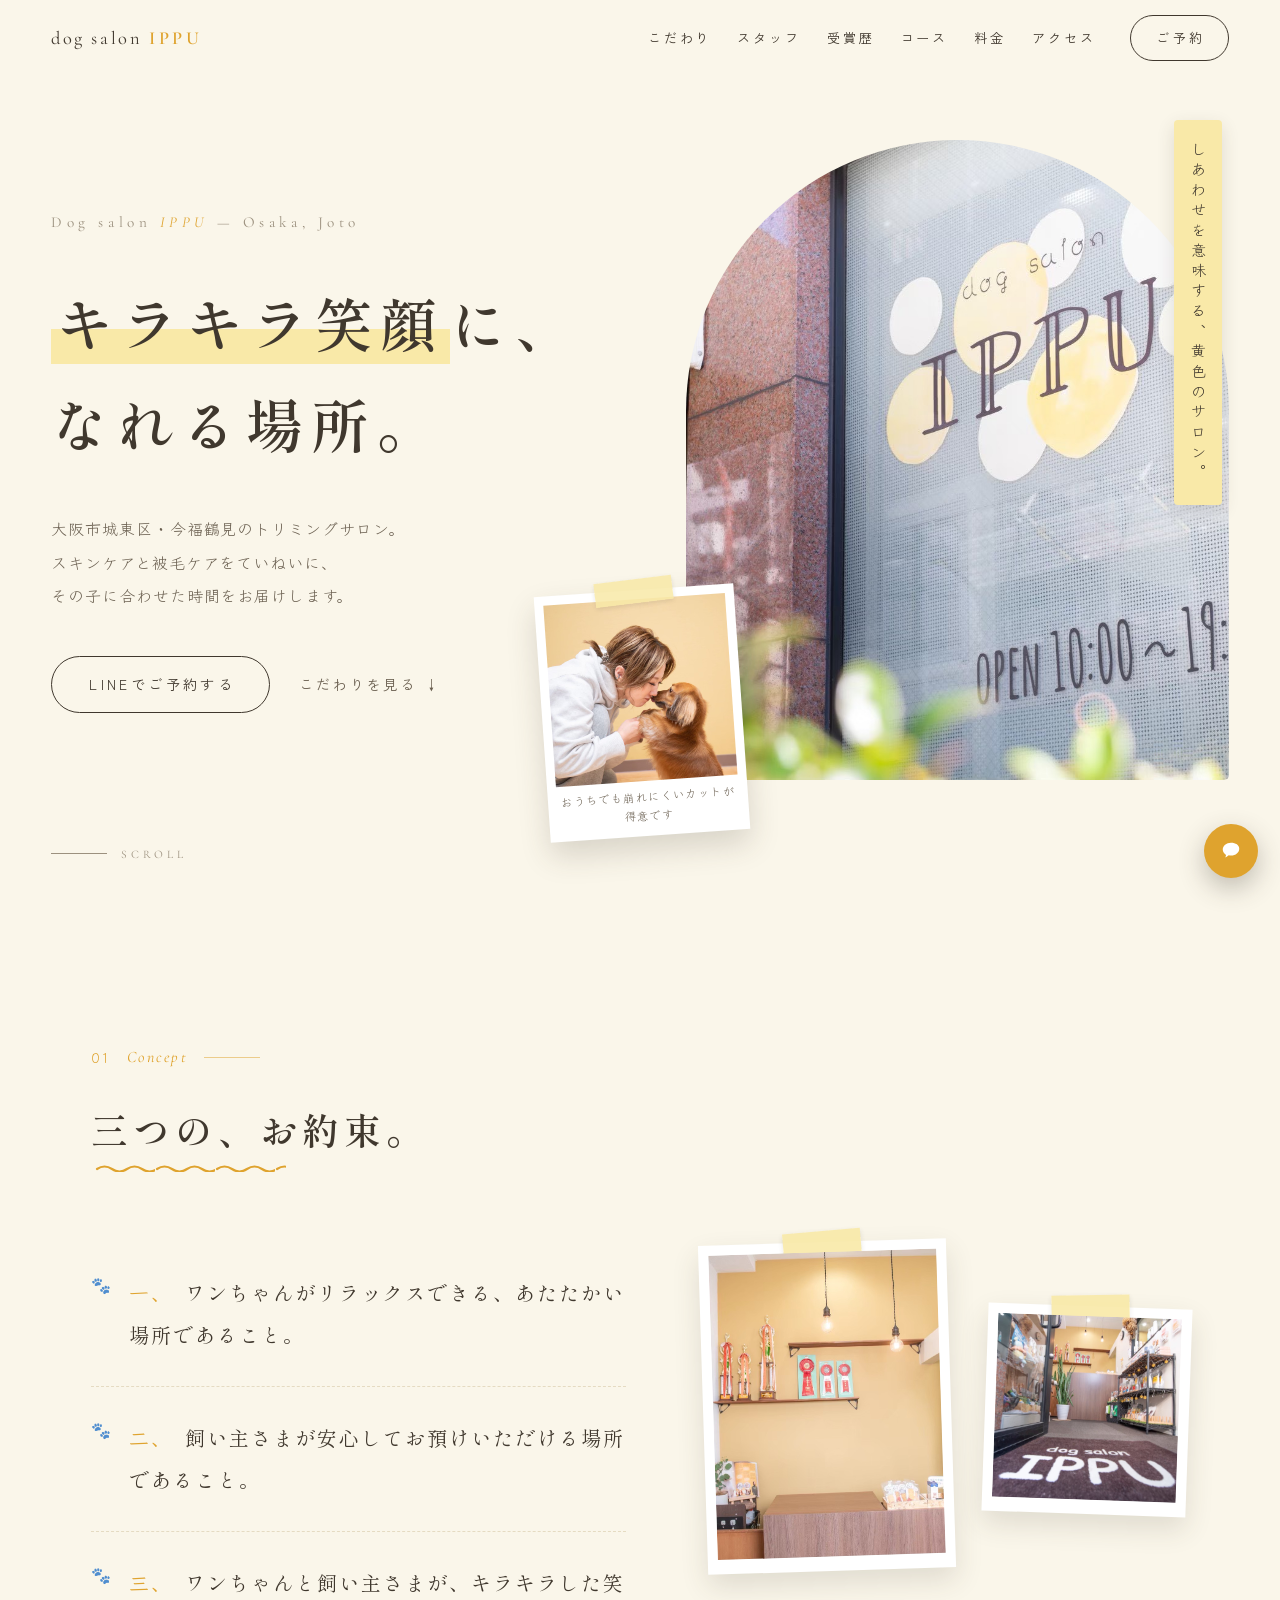
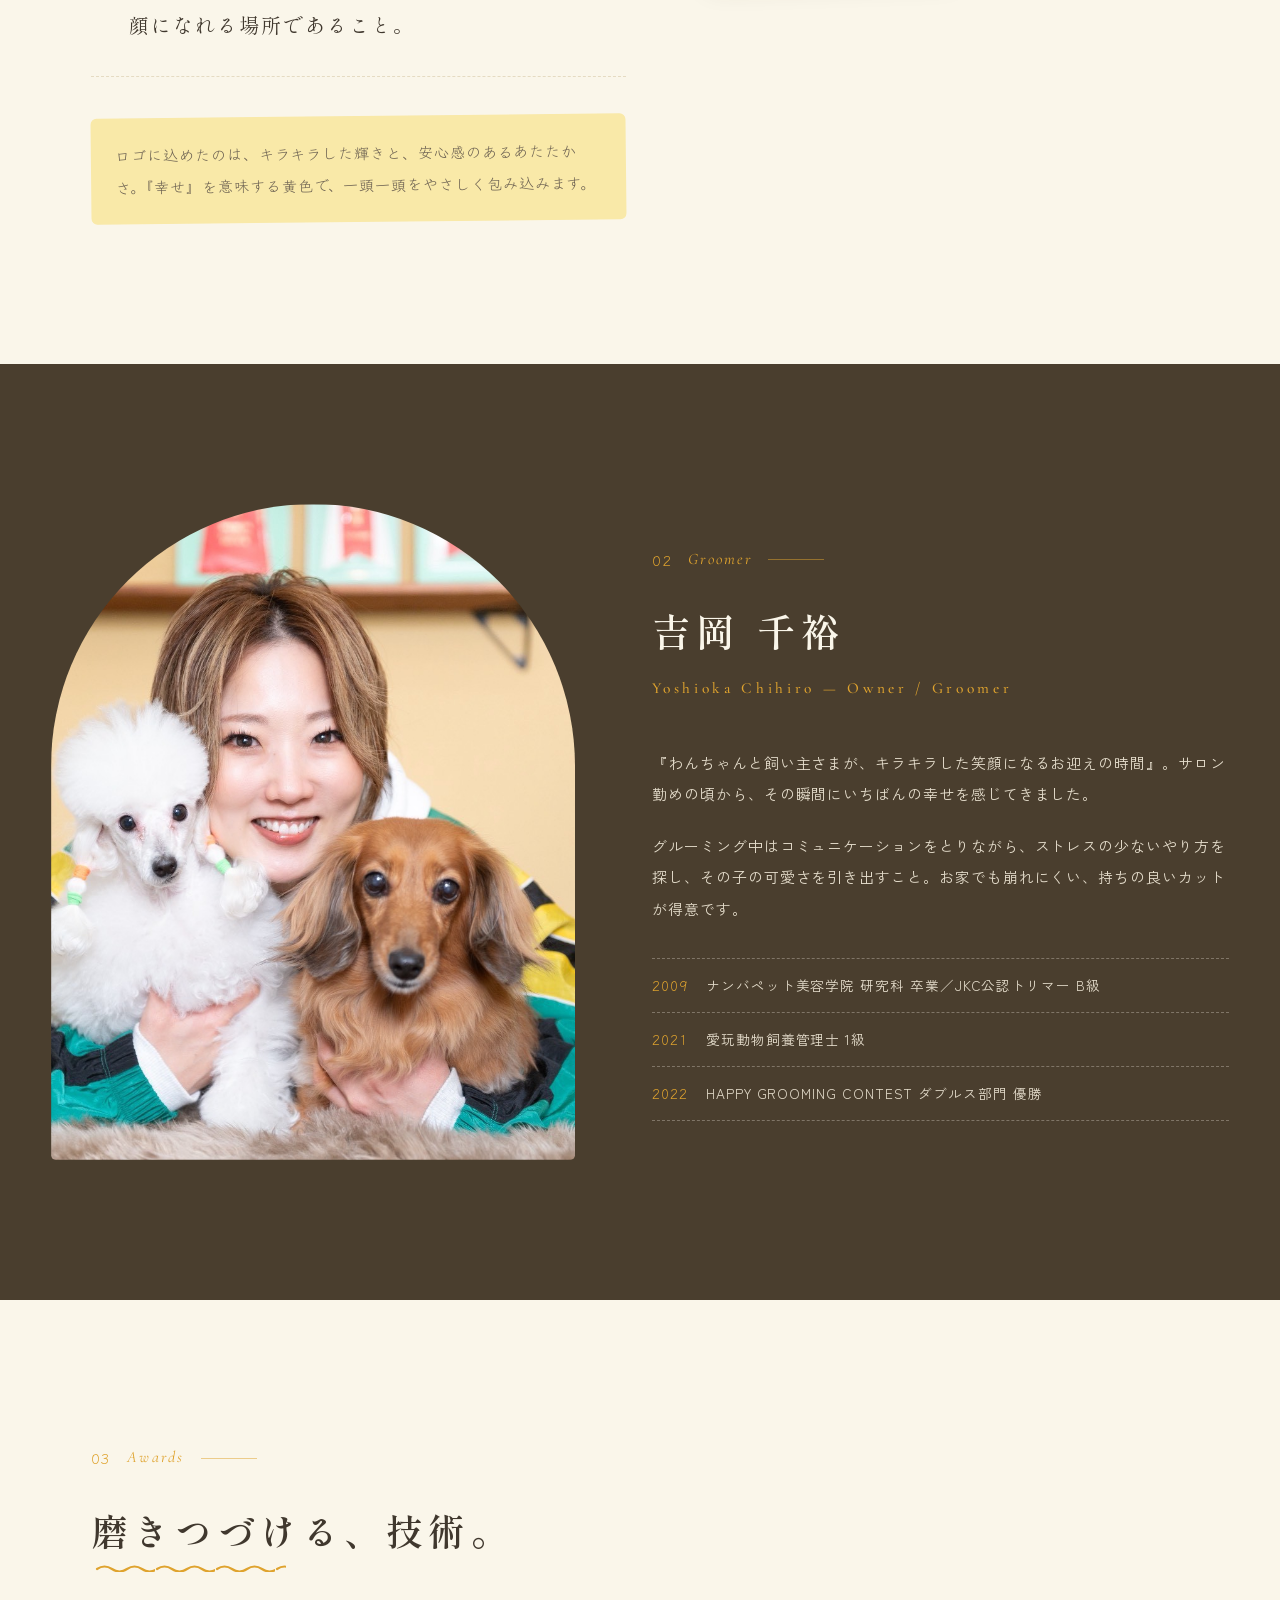
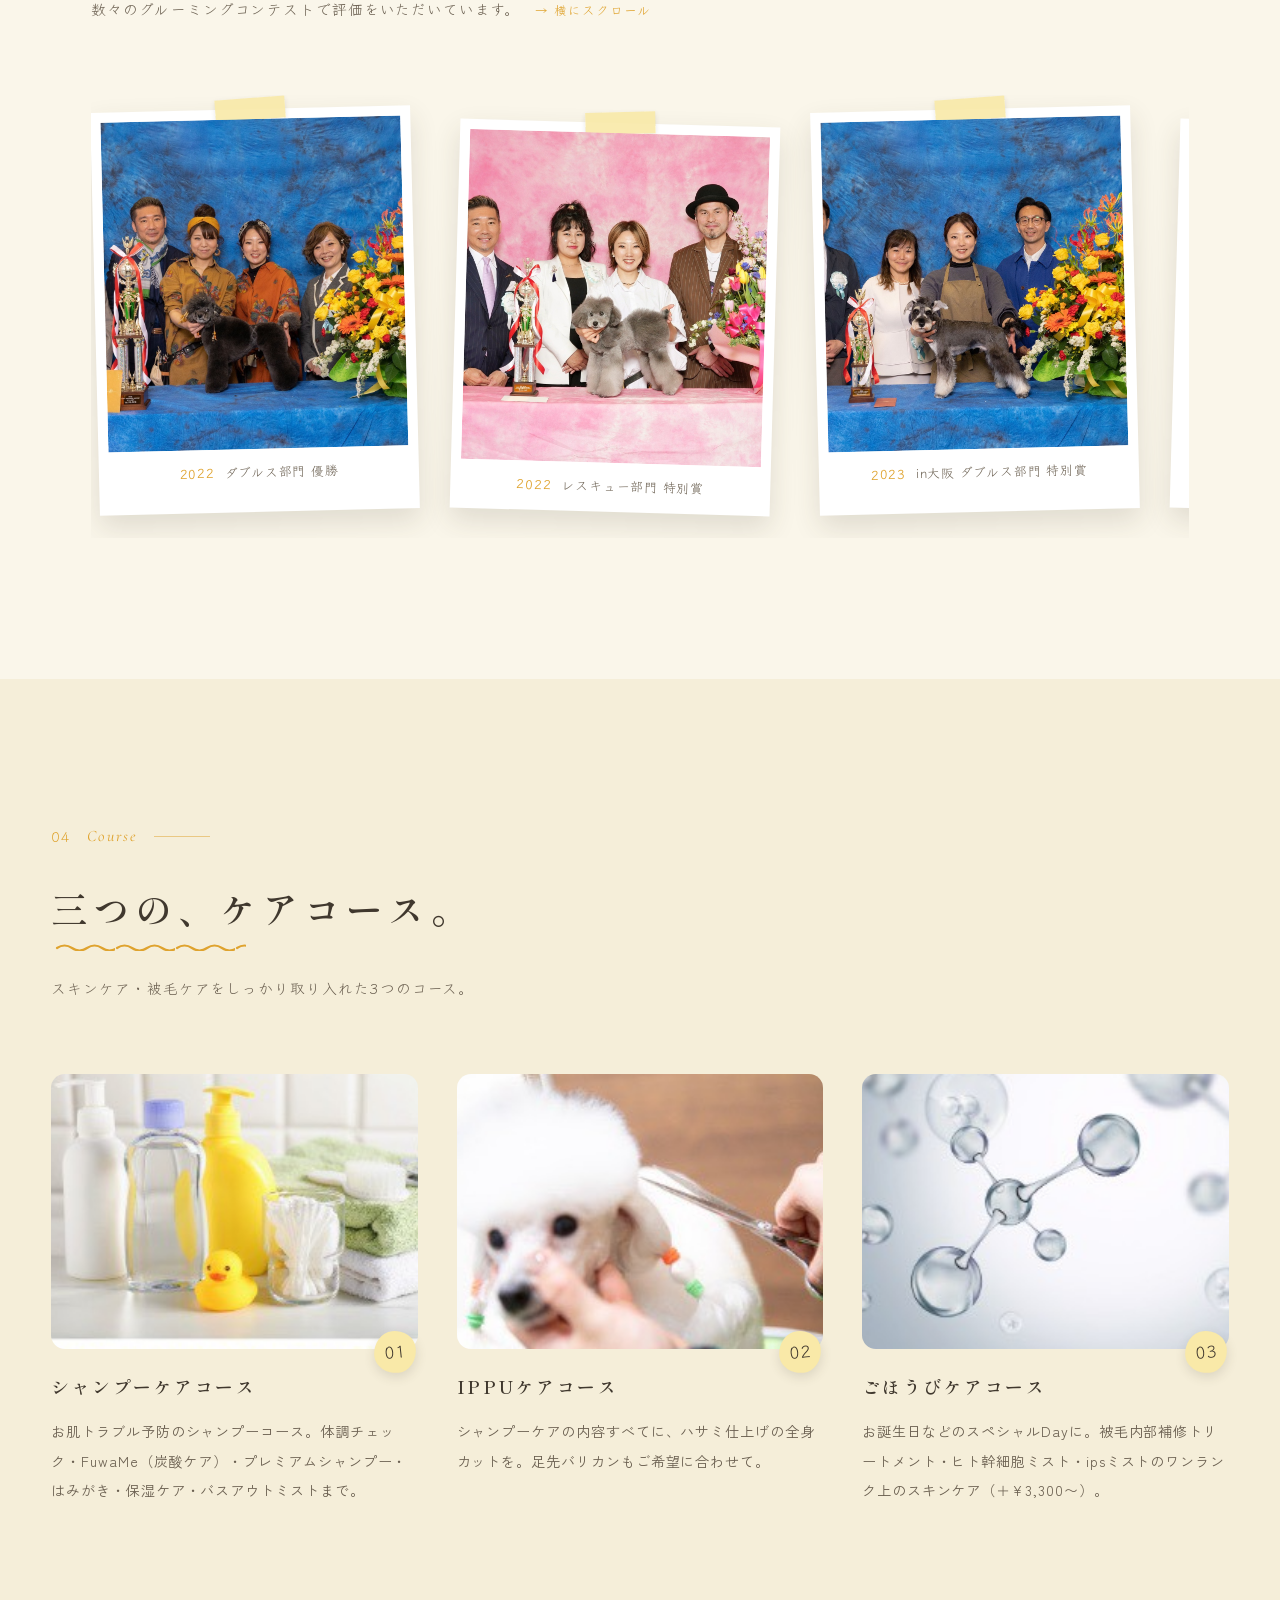
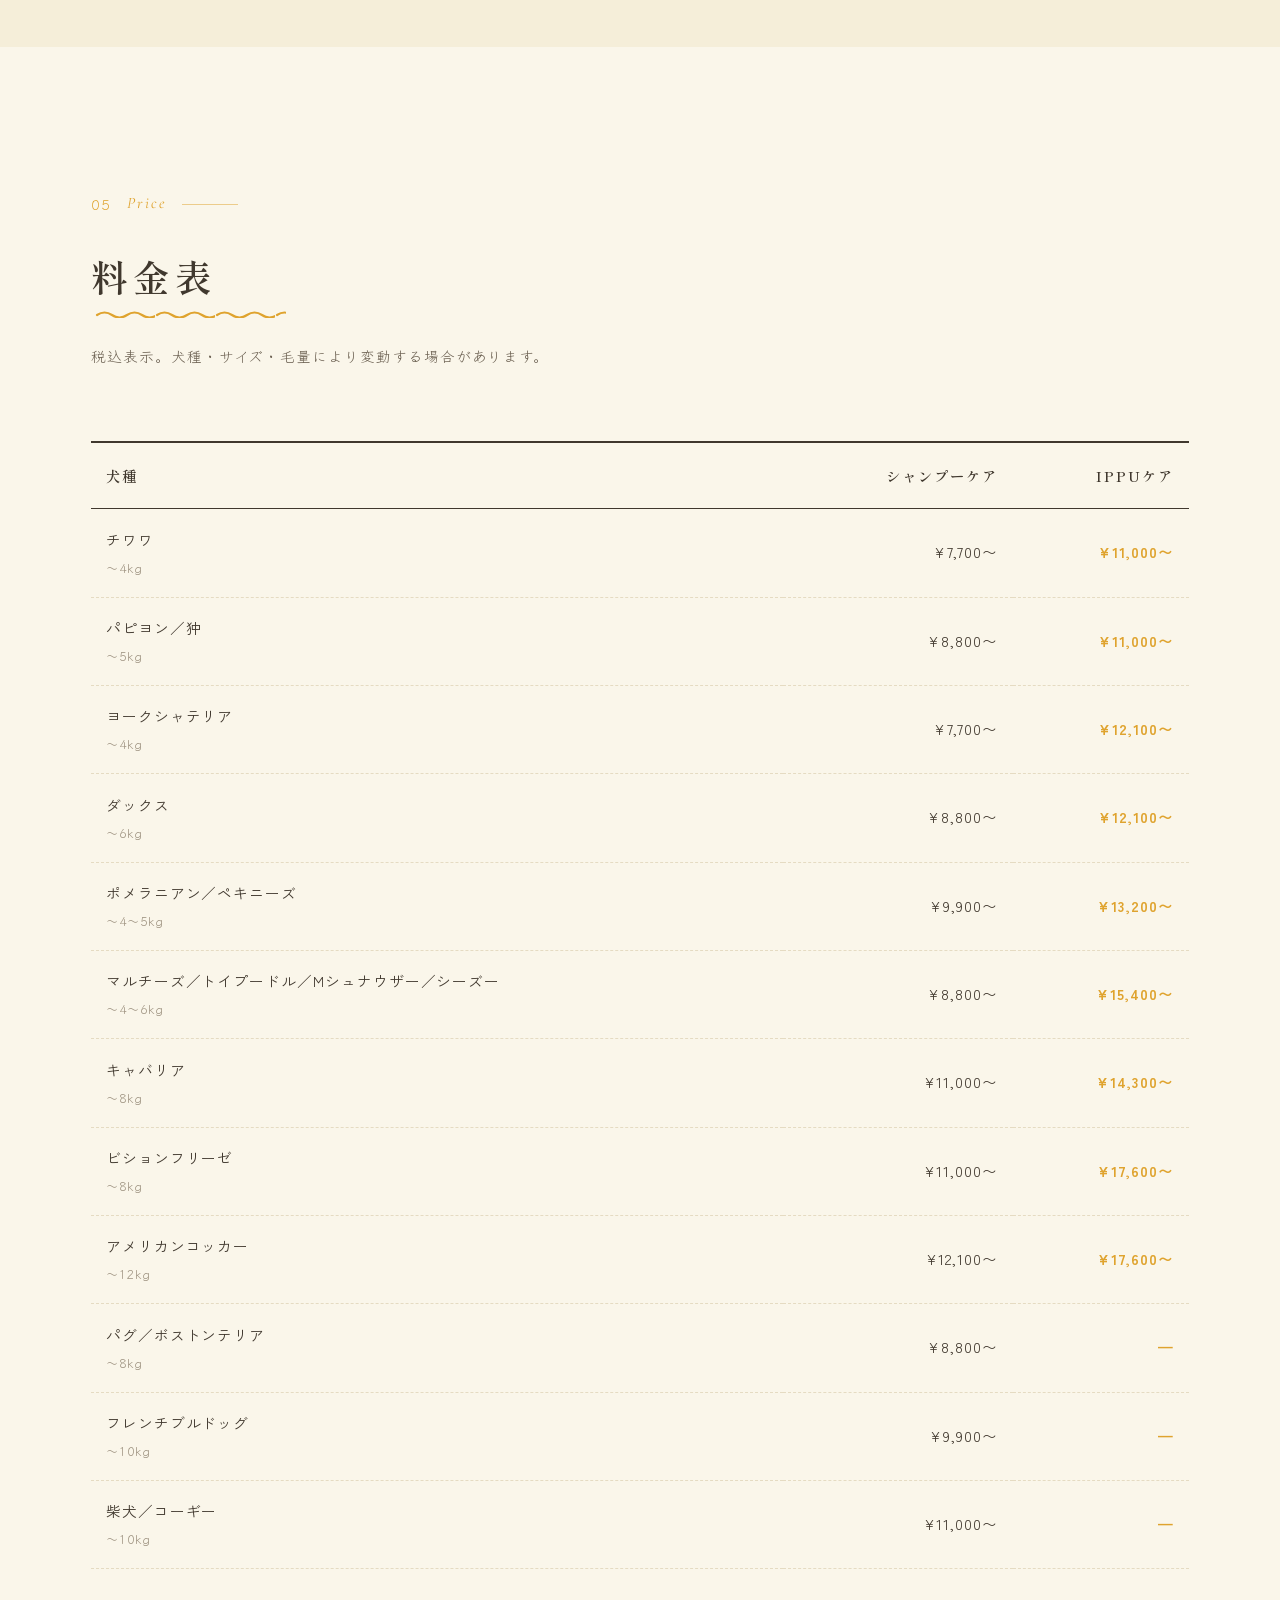
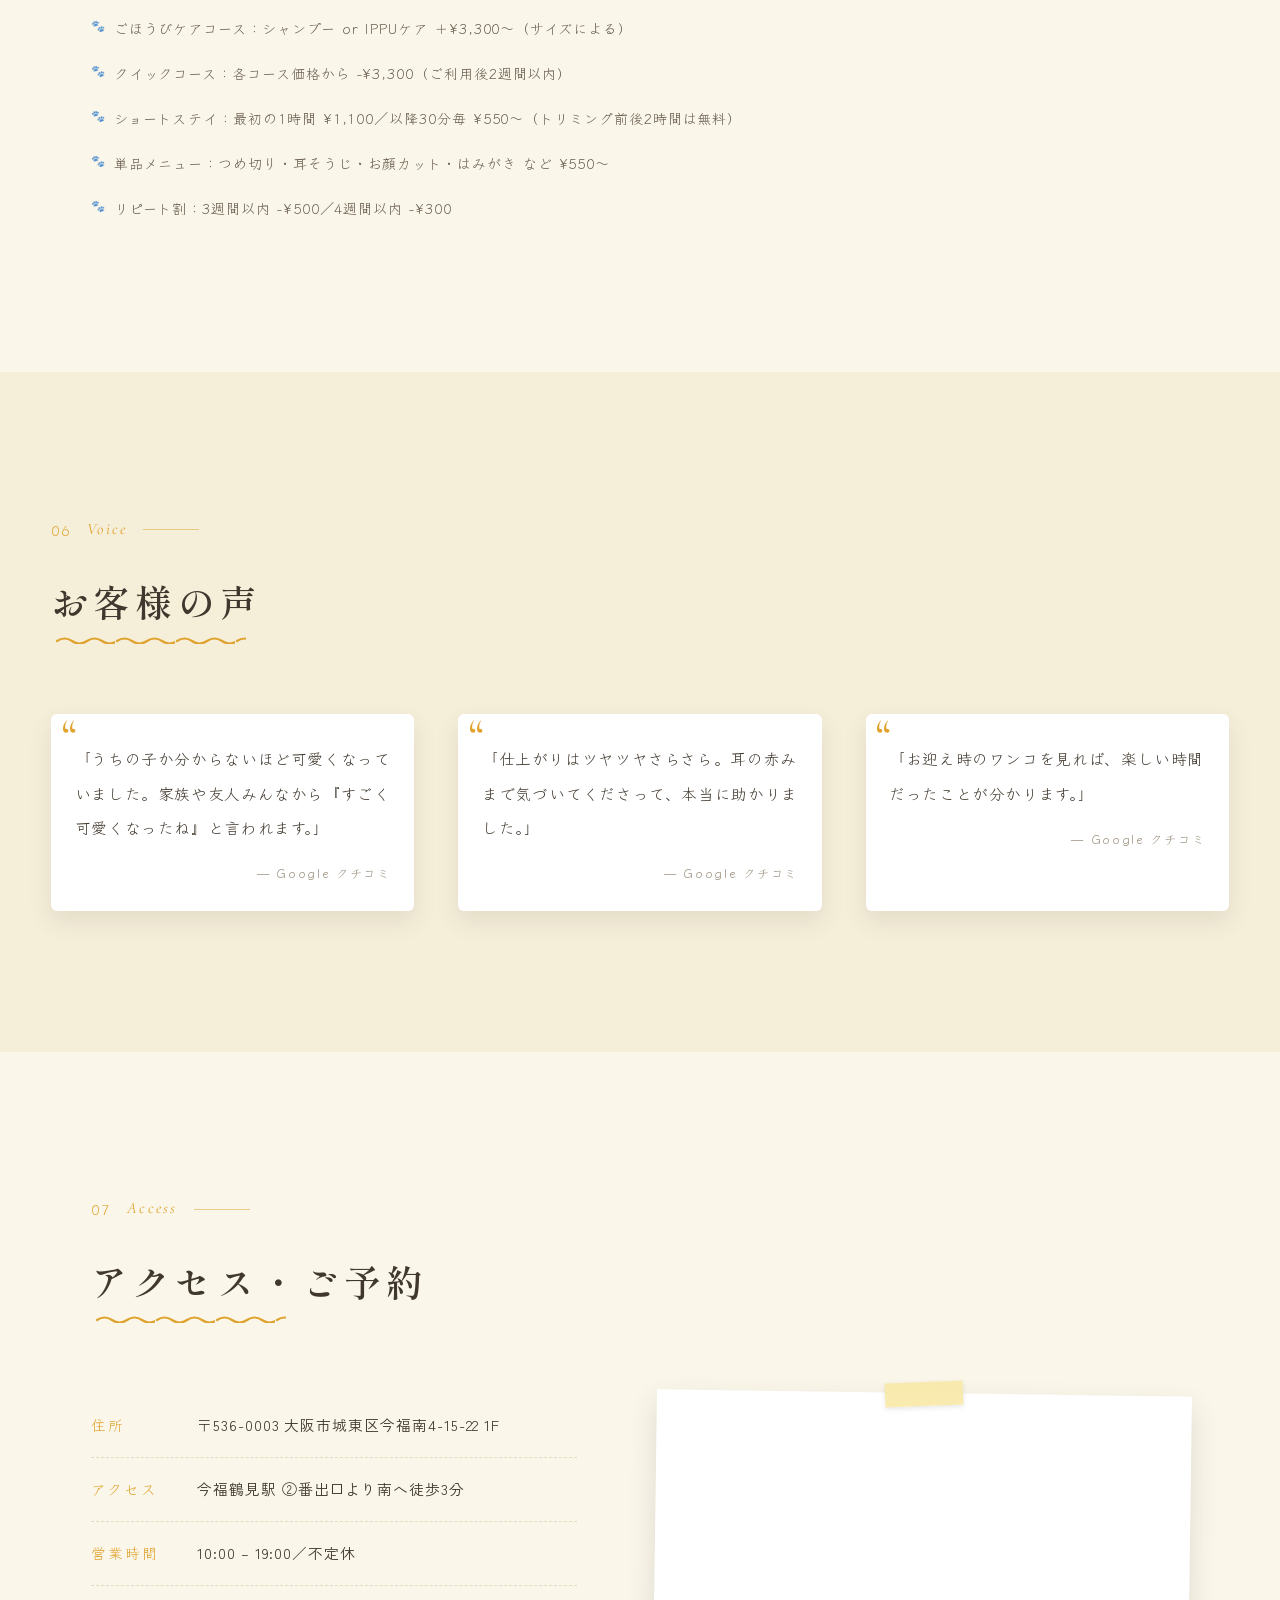
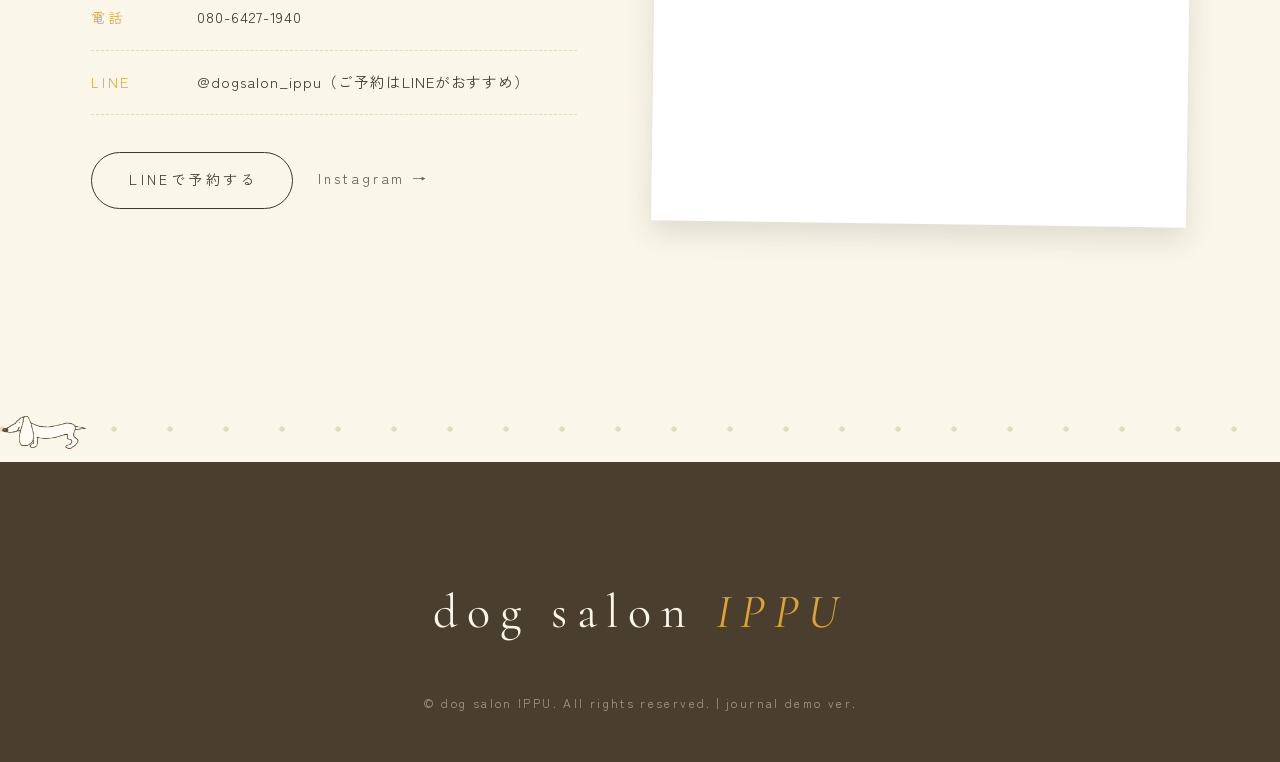
==== commit 65b2a341: "journal版v2: 手書きフォント・マーカー・ポラロイド・波線で遊び心を追加 Co-Authored-By: Claude Fable 5 <noreply@anthropic.com>" ====
--- a/journal.html
+++ b/journal.html
@@ -8,9 +8,9 @@
 <meta name="robots" content="noindex">
 <link rel="preconnect" href="https://fonts.googleapis.com">
 <link rel="preconnect" href="https://fonts.gstatic.com" crossorigin>
-<link href="https://fonts.googleapis.com/css2?family=Shippori+Mincho:wght@500;600;700&family=Zen+Kaku+Gothic+New:wght@300;400;500;700&family=Cormorant+Garamond:ital,wght@0,500;0,600;1,500&display=swap" rel="stylesheet">
+<link href="https://fonts.googleapis.com/css2?family=Shippori+Mincho:wght@500;600;700&family=Zen+Kaku+Gothic+New:wght@300;400;500;700&family=Cormorant+Garamond:ital,wght@0,500;0,600;1,500&family=Klee+One:wght@400;600&display=swap" rel="stylesheet">
 <link rel="icon" href="data:image/svg+xml,<svg xmlns='http://www.w3.org/2000/svg' viewBox='0 0 100 100'><text y='.9em' font-size='90'>🐾</text></svg>">
-<link rel="stylesheet" href="journal.css?v=250723a">
+<link rel="stylesheet" href="journal.css?v=250723b">
 </head>
 <body>
 
@@ -47,10 +47,11 @@
 <!-- ============ HERO ============ -->
 <section class="hero">
   <figure class="hero__photo rv-img"><img src="assets/storefront.jpg" alt="dog salon IPPU の店頭"></figure>
+  <figure class="hero__mini rv" data-d="1100"><img src="assets/hero-side.jpg" alt="オーナーとワンちゃんのふれあい"><figcaption>おうちでも崩れにくいカットが得意です</figcaption></figure>
   <div class="hero__body">
     <p class="hero__en rv" data-d="200">Dog salon <em>IPPU</em> — Osaka, Joto</p>
     <h1 class="hero__title">
-      <span class="line"><span class="rv-line">キラキラ笑顔に、</span></span>
+      <span class="line"><span class="rv-line"><em class="hl">キラキラ笑顔</em>に、</span></span>
       <span class="line"><span class="rv-line" style="--d:.18s">なれる場所。</span></span>
     </h1>
     <p class="hero__lead rv" data-d="500">大阪市城東区・今福鶴見のトリミングサロン。<br>スキンケアと被毛ケアをていねいに、<br>その子に合わせた時間をお届けします。</p>
@@ -229,6 +230,11 @@
 
 </main>
 
+<!-- お散歩ダックス -->
+<div class="dogstrip" aria-hidden="true">
+  <img src="assets/dachshund.png" alt="">
+</div>
+
 <!-- ============ FOOTER ============ -->
 <footer class="footer">
   <p class="footer__mark">dog salon <em>IPPU</em></p>
--- a/journal.css
+++ b/journal.css
@@ -1,19 +1,21 @@
 /* =========================================================
-   dog salon IPPU — journal ver.
-   雑誌のように静かで上質なデザイン案（明朝体 × 余白 × 静かな動き）
-   スクロール連動のJS transformは使わない(120Hz端末でも原理的にガタつかない)
+   dog salon IPPU — journal ver. 2
+   雑誌レイアウト × 手書きの遊び（ZINE風）
+   「上質だけど、楽しい」。スクロール連動のJS transformは不使用。
    ========================================================= */
 
 :root{
-  --paper:   #F7F4EC;   /* 生成りの紙 */
-  --paper-2: #F1ECE0;
-  --ink:     #2B2620;   /* 墨 */
-  --ink-2:   #58514A;
-  --ink-3:   #948B80;
-  --gold:    #C9A227;   /* ブランド黄のシックな解釈 */
-  --line:    #DED7C8;
+  --paper:   #FAF6EA;   /* 生成りの紙 */
+  --paper-2: #F5EED9;
+  --ink:     #40382E;   /* あたたかい墨 */
+  --ink-2:   #6A5F50;
+  --ink-3:   #9C917F;
+  --honey:   #DFA32E;   /* はちみつ色(ブランド黄の大人解釈) */
+  --butter:  #F9E9A8;   /* マーカー・テープ用 */
+  --line:    #E5DBC2;
   --serif:   "Shippori Mincho", serif;
   --sans:    "Zen Kaku Gothic New", sans-serif;
+  --hand:    "Klee One", cursive;
   --latin:   "Cormorant Garamond", serif;
   --maxw: 1200px;
   --ease: cubic-bezier(.19,1,.22,1);
@@ -34,31 +36,32 @@
 img{ display:block; max-width:100%; }
 ul,ol,dl,dd,figure,blockquote{ margin:0; padding:0; list-style:none; }
 
+/* 蛍光マーカー風ハイライト */
+.hl{ font-style:normal; background:linear-gradient(transparent 58%, var(--butter) 58%); padding:0 .08em; }
+
 /* ===== nav ===== */
 .nav{
   position:fixed; top:0; left:0; right:0; z-index:900; height:76px;
   display:flex; align-items:center; gap:34px; padding-inline:clamp(20px,4vw,54px);
   transition:background .5s, box-shadow .5s;
 }
-.nav--scrolled{ background:rgba(247,244,236,.95); box-shadow:0 1px 0 var(--line); }
+.nav--scrolled{ background:rgba(250,246,234,.95); box-shadow:0 1px 0 var(--line); }
 .nav__logo{ font-family:var(--latin); font-size:1.15rem; letter-spacing:.14em; margin-right:auto; }
-.nav__logo b{ font-weight:600; letter-spacing:.2em; }
+.nav__logo b{ font-weight:600; letter-spacing:.2em; color:var(--honey); }
 .nav__links{ display:flex; gap:26px; }
-.nav__links a{
-  font-size:.82rem; letter-spacing:.22em; position:relative; padding-block:.4em;
-}
+.nav__links a{ font-size:.82rem; letter-spacing:.22em; position:relative; padding-block:.4em; }
 .nav__links a::after{
-  content:""; position:absolute; left:0; right:0; bottom:0; height:1px;
-  background:var(--ink); transform:scaleX(0); transform-origin:right;
-  transition:transform .5s var(--ease);
-}
-.nav__links a:hover::after{ transform:scaleX(1); transform-origin:left; }
+  content:""; position:absolute; left:0; right:0; bottom:0; height:5px;
+  background:url("data:image/svg+xml,%3Csvg xmlns='http://www.w3.org/2000/svg' width='40' height='6' viewBox='0 0 40 6'%3E%3Cpath d='M1 4 q5 -4 10 0 t10 0 t10 0 t10 0' fill='none' stroke='%23DFA32E' stroke-width='1.8' stroke-linecap='round'/%3E%3C/svg%3E") repeat-x left bottom/40px 6px;
+  opacity:0; transition:opacity .35s;
+}
+.nav__links a:hover::after{ opacity:1; }
 .nav__cta{
   font-size:.82rem; letter-spacing:.26em; text-indent:.26em;
-  border:1px solid var(--ink); padding:.65em 1.6em; border-radius:2px;
-  transition:background .4s, color .4s;
-}
-.nav__cta:hover{ background:var(--ink); color:var(--paper); }
+  border:1.5px solid var(--ink); padding:.65em 1.7em; border-radius:999px;
+  transition:background .4s, color .4s, border-color .4s;
+}
+.nav__cta:hover{ background:var(--honey); border-color:var(--honey); color:#fff; }
 .nav__burger{ display:none; }
 
 /* mobile menu */
@@ -74,7 +77,7 @@
   display:flex; align-items:baseline; gap:14px; justify-content:center;
   opacity:0; transform:translateY(14px); transition:opacity .5s var(--ease), transform .5s var(--ease);
 }
-.menu__links a i{ font-family:var(--latin); font-style:normal; font-size:.75rem; color:var(--gold); letter-spacing:.1em; }
+.menu__links a i{ font-family:var(--hand); font-style:normal; font-size:.8rem; color:var(--honey); }
 .menu.is-open .menu__links a{ opacity:1; transform:none; }
 .menu.is-open .menu__links a:nth-child(1){ transition-delay:.08s }
 .menu.is-open .menu__links a:nth-child(2){ transition-delay:.13s }
@@ -83,8 +86,8 @@
 .menu.is-open .menu__links a:nth-child(5){ transition-delay:.28s }
 .menu.is-open .menu__links a:nth-child(6){ transition-delay:.33s }
 .menu__line{
-  border:1px solid var(--ink); padding:.8em 2.6em; letter-spacing:.26em; text-indent:.26em;
-  font-size:.85rem; opacity:0; transform:translateY(14px);
+  border:1.5px solid var(--ink); padding:.8em 2.6em; letter-spacing:.26em; text-indent:.26em;
+  font-size:.85rem; border-radius:999px; opacity:0; transform:translateY(14px);
   transition:opacity .5s .4s var(--ease), transform .5s .4s var(--ease);
 }
 .menu.is-open .menu__line{ opacity:1; transform:none; }
@@ -94,26 +97,44 @@
   min-height:100svh; display:grid;
   grid-template-columns:1.05fr 1fr; align-items:center;
   position:relative; overflow:hidden;
-  padding:110px clamp(20px,4vw,54px) 70px;
+  padding:110px clamp(20px,4vw,54px) 90px;
   gap:clamp(30px,5vw,80px); max-width:1400px; margin-inline:auto;
 }
-.hero__photo{ order:2; position:relative; height:min(72vh,640px); }
+.hero__photo{
+  order:2; position:relative; height:min(72vh,640px);
+  border-radius:999px 999px 18px 18px; overflow:hidden; /* アーチ窓型 */
+}
 .hero__photo img{ width:100%; height:100%; object-fit:cover; }
 .hero__body{ order:1; position:relative; z-index:2; }
-.hero__en{
-  font-family:var(--latin); font-size:.95rem; letter-spacing:.3em; color:var(--ink-3);
-  margin-bottom:2.2em;
-}
-.hero__en em{ color:var(--gold); font-style:italic; }
+.hero__en{ font-family:var(--latin); font-size:.95rem; letter-spacing:.3em; color:var(--ink-3); margin-bottom:2.2em; }
+.hero__en em{ color:var(--honey); font-style:italic; }
 .hero__title{ font-size:clamp(2rem,4.6vw,3.6rem); letter-spacing:.12em; line-height:1.75; }
 .hero__title .line{ display:block; overflow:hidden; }
-.hero__lead{ margin-top:2.6em; color:var(--ink-2); font-size:.95rem; }
-.hero__cta{ margin-top:3em; display:flex; align-items:center; gap:26px; flex-wrap:wrap; }
+.hero__lead{ margin-top:2.4em; font-family:var(--hand); color:var(--ink-2); font-size:1rem; }
+.hero__cta{ margin-top:2.8em; display:flex; align-items:center; gap:26px; flex-wrap:wrap; }
 .hero__tate{
   position:absolute; top:120px; right:clamp(28px,4.5vw,66px); z-index:3;
-  writing-mode:vertical-rl; font-family:var(--serif); font-size:.92rem;
-  letter-spacing:.42em; color:var(--ink); background:var(--paper);
-  padding:1.4em .55em; border:1px solid var(--line);
+  writing-mode:vertical-rl; font-family:var(--hand); font-size:.95rem;
+  letter-spacing:.34em; color:var(--ink); background:var(--butter);
+  padding:1.4em .55em; border-radius:4px; transform:rotate(1.6deg);
+  box-shadow:0 6px 18px rgba(64,56,46,.14);
+}
+/* ポラロイド写真(手貼り風) */
+.hero__mini{
+  position:absolute; z-index:4; right:42%; bottom:64px; width:200px;
+  background:#fff; padding:9px 9px 10px; transform:rotate(-4deg);
+  box-shadow:0 14px 30px rgba(64,56,46,.18);
+}
+.hero__mini img{ width:100%; aspect-ratio:1/1; object-fit:cover; }
+.hero__mini figcaption{
+  font-family:var(--hand); font-size:.72rem; text-align:center;
+  padding-top:.5em; line-height:1.7; letter-spacing:.04em; color:var(--ink-2);
+}
+.hero__mini::before, .tape::before{
+  content:""; position:absolute; top:-11px; left:50%; width:78px; height:24px;
+  transform:translateX(-50%) rotate(-3deg);
+  background:rgba(249,233,168,.9); opacity:.95;
+  box-shadow:0 2px 5px rgba(64,56,46,.12);
 }
 .hero__scroll{
   position:absolute; bottom:34px; left:clamp(20px,4vw,54px);
@@ -122,171 +143,234 @@
 }
 .hero__scroll span{ width:56px; height:1px; background:var(--ink-3); position:relative; overflow:hidden; }
 .hero__scroll span::after{
-  content:""; position:absolute; inset:0; background:var(--ink);
+  content:""; position:absolute; inset:0; background:var(--honey);
   transform:translateX(-100%); animation:scrollLine 2.2s var(--ease) infinite;
 }
 @keyframes scrollLine{ 40%{ transform:translateX(0) } 100%{ transform:translateX(100%) } }
 
 /* ===== buttons ===== */
 .btn{
-  display:inline-block; border:1px solid var(--ink); padding:.9em 2.4em;
-  font-size:.88rem; letter-spacing:.24em; text-indent:.24em; border-radius:2px;
-  transition:background .4s, color .4s;
-}
-.btn:hover{ background:var(--ink); color:var(--paper); }
+  display:inline-block; border:1.5px solid var(--ink); padding:.9em 2.4em;
+  font-size:.88rem; letter-spacing:.24em; text-indent:.24em; border-radius:999px;
+  transition:background .4s, color .4s, border-color .4s, transform .4s var(--ease);
+}
+.btn:hover{ background:var(--honey); border-color:var(--honey); color:#fff; transform:translateY(-2px); }
 .btn--text{ border:none; padding:.9em 0; letter-spacing:.2em; color:var(--ink-2); }
-.btn--text:hover{ background:none; color:var(--ink); }
+.btn--text:hover{ background:none; color:var(--honey); transform:none; }
 
 /* ===== sections ===== */
 .sec{ padding:clamp(80px,11vw,150px) clamp(20px,4vw,54px); max-width:var(--maxw); margin-inline:auto; }
-.sec--ink{ background:var(--ink); color:var(--paper); max-width:none; }
+.sec--ink{ background:#4A3E2E; color:var(--paper); max-width:none; }
 .sec--paper{ background:var(--paper-2); max-width:none; }
 .sec--ink > *, .sec--paper > *{ max-width:var(--maxw); margin-inline:auto; }
 .sec__head{ margin-bottom:clamp(40px,6vw,70px); }
+/* 手描きの丸で囲んだ番号 */
 .sec__no{
-  font-family:var(--latin); font-size:.85rem; letter-spacing:.26em; color:var(--gold);
+  font-family:var(--hand); font-size:.9rem; color:var(--honey);
   display:flex; align-items:center; gap:16px;
 }
-.sec__no::after{ content:""; width:64px; height:1px; background:currentColor; opacity:.5; }
-.sec__no i{ font-style:italic; letter-spacing:.12em; }
-.sec__no--light{ color:var(--gold); }
-.sec__ttl{ font-size:clamp(1.55rem,3vw,2.3rem); letter-spacing:.14em; margin-top:.7em; }
-.sec__lead{ margin-top:1.4em; color:var(--ink-3); font-size:.9rem; }
-.hint{ margin-left:1.2em; font-size:.8em; color:var(--ink-3); letter-spacing:.1em; }
+.sec__no i{ font-style:italic; font-family:var(--latin); letter-spacing:.14em; font-size:1rem; }
+.sec__no::before{
+  content:""; display:none;
+}
+.sec__no::after{ content:""; width:56px; height:1px; background:currentColor; opacity:.5; }
+.sec__ttl{
+  font-size:clamp(1.55rem,3vw,2.3rem); letter-spacing:.14em; margin-top:.7em;
+  display:inline-block; position:relative; padding-bottom:.35em;
+}
+/* 見出し下の手描き波線 */
+.sec__ttl::after{
+  content:""; position:absolute; left:.1em; bottom:0; width:5.2em; height:8px;
+  background:url("data:image/svg+xml,%3Csvg xmlns='http://www.w3.org/2000/svg' width='60' height='8' viewBox='0 0 60 8'%3E%3Cpath d='M2 5 q7.5 -5 15 0 t15 0 t15 0 t15 0' fill='none' stroke='%23DFA32E' stroke-width='2.2' stroke-linecap='round'/%3E%3C/svg%3E") repeat-x left center/60px 8px;
+}
+.sec__lead{ margin-top:1.5em; font-family:var(--hand); color:var(--ink-2); font-size:.92rem; }
+.hint{ margin-left:1.2em; font-size:.85em; color:var(--honey); font-family:var(--hand); }
 
 /* ===== concept ===== */
 .concept{ display:grid; grid-template-columns:1.1fr 1fr; gap:clamp(36px,6vw,90px); align-items:start; }
 .concept__list li{
   font-family:var(--serif); font-size:clamp(1.02rem,1.6vw,1.25rem); letter-spacing:.1em;
-  padding:1.5em 0; border-bottom:1px solid var(--line);
-}
-.concept__list b{ color:var(--gold); font-weight:600; margin-right:.6em; }
-.concept__note{ margin-top:2.6em; color:var(--ink-2); font-size:.92rem; }
-.concept__photos{ display:grid; gap:clamp(18px,2.6vw,30px); grid-template-columns:1fr .8fr; align-items:start; }
+  padding:1.5em 0 1.5em 1.9em; border-bottom:1px dashed var(--line); position:relative;
+}
+.concept__list li::before{
+  content:"🐾"; position:absolute; left:0; top:1.65em; font-size:.8em; opacity:.75;
+}
+.concept__list b{ font-family:var(--hand); color:var(--honey); font-weight:600; margin-right:.6em; }
+.concept__note{
+  margin-top:2.6em; font-family:var(--hand); color:var(--ink-2); font-size:.95rem;
+  background:var(--butter); border-radius:6px; padding:1.4em 1.6em;
+  transform:rotate(-.6deg); position:relative;
+}
+/* ポラロイド風写真 */
+.concept__photos{ display:grid; gap:clamp(22px,3vw,34px); grid-template-columns:1fr .82fr; align-items:start; }
+.concept__photos figure{
+  background:#fff; padding:10px 10px 14px; box-shadow:0 12px 28px rgba(64,56,46,.14);
+  position:relative;
+}
+.concept__photos figure:nth-child(1){ transform:rotate(-1.8deg); }
+.concept__photos figure:nth-child(2){ transform:rotate(2deg); margin-top:clamp(30px,5vw,70px); }
+.concept__photos figure::before{
+  content:""; position:absolute; top:-11px; left:50%; width:78px; height:24px;
+  transform:translateX(-50%) rotate(-3deg);
+  background:rgba(249,233,168,.9); box-shadow:0 2px 5px rgba(64,56,46,.12);
+}
 .concept__photos figure:nth-child(1) img{ aspect-ratio:3/4; }
-.concept__photos figure:nth-child(2){ margin-top:clamp(30px,5vw,70px); }
 .concept__photos figure:nth-child(2) img{ aspect-ratio:1/1; }
 .concept__photos img{ width:100%; object-fit:cover; }
 
 /* ===== staff ===== */
 .staff{ display:grid; grid-template-columns:1fr 1.1fr; gap:clamp(36px,6vw,90px); align-items:center; }
+.staff__photo{ border-radius:999px 999px 18px 18px; overflow:hidden; }
 .staff__photo img{ width:100%; aspect-ratio:4/5; object-fit:cover; }
 .staff__name{ font-size:clamp(1.6rem,3vw,2.4rem); letter-spacing:.16em; margin:.6em 0 1.2em; }
 .staff__name small{
   display:block; font-family:var(--latin); font-weight:500; font-size:.4em;
-  letter-spacing:.24em; color:var(--gold); margin-top:1em;
-}
-.staff__body p{ color:#CFC8BE; font-size:.93rem; margin-bottom:1.4em; }
-.staff__quals{ margin-top:2.2em; border-top:1px solid rgba(247,244,236,.2); }
+  letter-spacing:.24em; color:var(--honey); margin-top:1em;
+}
+.staff__body p{ color:#E4DCCB; font-size:.93rem; margin-bottom:1.4em; }
+.staff__quals{ margin-top:2.2em; border-top:1px dashed rgba(250,246,234,.3); }
 .staff__quals li{
-  display:flex; gap:18px; padding:.9em 0; font-size:.85rem; color:#CFC8BE;
-  border-bottom:1px solid rgba(247,244,236,.2);
-}
-.staff__quals span{ font-family:var(--latin); color:var(--gold); letter-spacing:.08em; flex-shrink:0; }
-
-/* ===== awards (native横スクロール+snap) ===== */
+  display:flex; gap:18px; padding:.9em 0; font-size:.85rem; color:#E4DCCB;
+  border-bottom:1px dashed rgba(250,246,234,.3);
+}
+.staff__quals span{ font-family:var(--hand); color:var(--honey); flex-shrink:0; }
+
+/* ===== awards (native横スクロール+snap、ポラロイド並べ) ===== */
 .awards{
-  display:flex; gap:clamp(20px,3vw,38px); overflow-x:auto; padding-bottom:22px;
+  display:flex; gap:clamp(24px,3.2vw,40px); overflow-x:auto; padding:14px 4px 26px;
   scroll-snap-type:x mandatory; -webkit-overflow-scrolling:touch;
   scrollbar-width:thin; scrollbar-color:var(--ink-3) transparent;
 }
-.awards figure{ flex:0 0 clamp(240px,26vw,330px); scroll-snap-align:start; }
-.awards img{ width:100%; aspect-ratio:4/4.6; object-fit:cover; }
+.awards figure{
+  flex:0 0 clamp(240px,26vw,320px); scroll-snap-align:start;
+  background:#fff; padding:10px 10px 12px; position:relative;
+  box-shadow:0 12px 28px rgba(64,56,46,.14);
+}
+.awards figure:nth-child(odd){ transform:rotate(-1.4deg); }
+.awards figure:nth-child(even){ transform:rotate(1.6deg); margin-top:14px; }
+.awards figure::before{
+  content:""; position:absolute; top:-11px; left:50%; width:70px; height:22px;
+  transform:translateX(-50%) rotate(-3deg);
+  background:rgba(249,233,168,.9); box-shadow:0 2px 5px rgba(64,56,46,.12);
+}
+.awards img{ width:100%; aspect-ratio:4/4.4; object-fit:cover; }
 .awards figcaption{
-  margin-top:14px; font-size:.82rem; letter-spacing:.12em; color:var(--ink-2);
-  display:flex; gap:12px; align-items:baseline;
-}
-.awards figcaption b{ font-family:var(--latin); font-weight:600; color:var(--gold); }
+  margin-top:10px; font-family:var(--hand); font-size:.8rem; letter-spacing:.06em;
+  color:var(--ink-2); display:flex; gap:10px; align-items:baseline; justify-content:center;
+}
+.awards figcaption b{ color:var(--honey); font-weight:600; }
 
 /* ===== courses ===== */
 .courses{ display:grid; grid-template-columns:repeat(3,1fr); gap:clamp(22px,3vw,40px); }
-.course figure{ overflow:hidden; }
-.course img{
-  width:100%; aspect-ratio:4/3; object-fit:cover;
-  transition:transform 1.2s var(--ease);
-}
-.course:hover img{ transform:scale(1.05); }
-.course__body{ padding-top:1.6em; position:relative; }
+.course figure{ overflow:hidden; border-radius:14px; }
+.course img{ width:100%; aspect-ratio:4/3; object-fit:cover; transition:transform 1.2s var(--ease); }
+.course:hover img{ transform:scale(1.05) rotate(.6deg); }
+.course__body{ padding-top:1.5em; position:relative; }
+/* 手描き丸バッジの番号 */
 .course__no{
-  font-family:var(--latin); font-style:italic; font-size:2.2rem; color:var(--line);
-  position:absolute; right:0; top:.2em; line-height:1;
+  font-family:var(--hand); font-style:normal; font-size:1.05rem; color:var(--ink);
+  position:absolute; right:2px; top:-1.1em; width:2.5em; height:2.5em;
+  display:flex; align-items:center; justify-content:center;
+  background:var(--butter); border-radius:48% 52% 46% 54% / 55% 45% 55% 45%;
+  transform:rotate(-6deg); box-shadow:0 4px 12px rgba(64,56,46,.14);
 }
 .course h3{ font-size:1.12rem; letter-spacing:.14em; margin-bottom:.9em; }
 .course p{ font-size:.88rem; color:var(--ink-2); }
 
 /* ===== price ===== */
-.price{ overflow-x:auto; border-top:1px solid var(--ink); }
+.price{ overflow-x:auto; border-top:2px solid var(--ink); }
 .ptable{ width:100%; border-collapse:collapse; min-width:560px; }
 .ptable th{
   font-family:var(--serif); font-weight:600; font-size:.9rem; letter-spacing:.14em;
-  text-align:left; padding:1.2em 1em; border-bottom:1px solid var(--ink);
+  text-align:left; padding:1.2em 1em; border-bottom:1.5px solid var(--ink);
 }
 .ptable th:not(:first-child), .ptable td:not(:first-child){ text-align:right; white-space:nowrap; }
-.ptable td{
-  padding:1.05em 1em; border-bottom:1px solid var(--line); font-size:.92rem;
-  font-feature-settings:"tnum";
-}
-.ptable td small{ display:block; font-size:.76rem; color:var(--ink-3); }
-.ptable td:nth-child(3){ color:var(--gold); font-weight:500; }
-/* スマホ: 犬種列を固定 */
+.ptable td{ padding:1.05em 1em; border-bottom:1px dashed var(--line); font-size:.92rem; font-feature-settings:"tnum"; }
+.ptable td small{ display:block; font-size:.76rem; color:var(--ink-3); font-family:var(--hand); }
+.ptable td:nth-child(3){ color:var(--honey); font-weight:600; }
+.ptable tbody tr:hover td{ background:rgba(249,233,168,.28); }
 @media (max-width:760px){
   .ptable th:first-child, .ptable td:first-child{
     position:sticky; left:0; background:var(--paper); z-index:2; max-width:180px;
-    box-shadow:8px 0 12px -8px rgba(43,38,32,.18);
+    box-shadow:8px 0 12px -8px rgba(64,56,46,.18);
   }
 }
 .price__notes{ margin-top:2.4em; }
 .price__notes li{
-  font-size:.84rem; color:var(--ink-2); padding:.55em 0 .55em 1.4em; position:relative;
-}
-.price__notes li::before{ content:"—"; position:absolute; left:0; color:var(--gold); }
-
-/* ===== voice ===== */
+  font-family:var(--hand); font-size:.88rem; color:var(--ink-2);
+  padding:.55em 0 .55em 1.6em; position:relative;
+}
+.price__notes li::before{ content:"🐾"; position:absolute; left:0; font-size:.8em; opacity:.75; }
+
+/* ===== voice(手書きの引用) ===== */
 .voices{ display:grid; grid-template-columns:repeat(3,1fr); gap:clamp(24px,3.5vw,44px); }
 .voices blockquote{
-  font-family:var(--serif); font-size:.98rem; line-height:2.2; letter-spacing:.08em;
-  padding-top:1.6em; position:relative;
-}
+  font-family:var(--hand); font-size:.98rem; line-height:2.2; letter-spacing:.04em;
+  padding:1.8em 1.5em 1.5em; position:relative; background:#fff;
+  border-radius:6px; box-shadow:0 10px 24px rgba(64,56,46,.1);
+}
+.voices blockquote:nth-child(1){ transform:rotate(-.8deg); }
+.voices blockquote:nth-child(2){ transform:rotate(.6deg); }
+.voices blockquote:nth-child(3){ transform:rotate(-.4deg); }
 .voices blockquote::before{
-  content:"“"; font-family:var(--latin); font-size:3.2rem; color:var(--gold);
-  position:absolute; top:-.15em; left:0; line-height:1;
-}
-.voices cite{ display:block; margin-top:1.4em; font-style:normal; font-size:.78rem; color:var(--ink-3); letter-spacing:.16em; }
+  content:"“"; font-family:var(--latin); font-size:3rem; color:var(--honey);
+  position:absolute; top:-.05em; left:.2em; line-height:1;
+}
+.voices cite{ display:block; margin-top:1.2em; font-style:normal; font-size:.76rem; color:var(--ink-3); letter-spacing:.14em; text-align:right; }
 
 /* ===== access ===== */
 .access{ display:grid; grid-template-columns:1fr 1.1fr; gap:clamp(36px,6vw,80px); align-items:start; }
-.access__info > div{
-  display:flex; gap:22px; padding:1.1em 0; border-bottom:1px solid var(--line); font-size:.92rem;
-}
-.access__info dt{
-  flex-shrink:0; width:84px; font-family:var(--serif); letter-spacing:.2em; color:var(--ink-2);
-}
+.access__info > div{ display:flex; gap:22px; padding:1.1em 0; border-bottom:1px dashed var(--line); font-size:.92rem; }
+.access__info dt{ flex-shrink:0; width:84px; font-family:var(--hand); letter-spacing:.14em; color:var(--honey); }
 .access__btns{ border-bottom:none !important; margin-top:1.4em; gap:20px; flex-wrap:wrap; }
-.access__map{ height:100%; min-height:360px; }
+.access__map{
+  height:100%; min-height:360px; background:#fff; padding:10px;
+  box-shadow:0 12px 28px rgba(64,56,46,.14); transform:rotate(.8deg); position:relative;
+}
+.access__map::before{
+  content:""; position:absolute; top:-11px; left:50%; width:78px; height:24px;
+  transform:translateX(-50%) rotate(-3deg); z-index:2;
+  background:rgba(249,233,168,.9); box-shadow:0 2px 5px rgba(64,56,46,.12);
+}
 .access__map iframe{
-  width:100%; height:100%; min-height:360px; border:0; display:block;
-  filter:grayscale(.85) sepia(.12); /* 地図もモノトーンの世界観に */
+  width:100%; height:100%; min-height:340px; border:0; display:block;
+  filter:grayscale(.35) sepia(.1);
+}
+
+/* ===== お散歩ダックス ===== */
+.dogstrip{
+  position:relative; height:96px; overflow:hidden;
+  background-image:radial-gradient(circle at 6px 4px, var(--line) 2.4px, transparent 3px);
+  background-size:56px 8px; background-repeat:repeat-x; background-position:center 68%;
+}
+.dogstrip img{
+  position:absolute; top:50%; width:88px;
+  animation:strollX 20s linear infinite;
+}
+@keyframes strollX{
+  from{ transform:translate(calc(100vw + 100px), -50%); }
+  to{   transform:translate(-140px, -50%); }
 }
 
 /* ===== footer ===== */
-.footer{ background:var(--ink); color:var(--paper); text-align:center; padding:clamp(60px,8vw,100px) 24px 46px; }
+.footer{ background:#4A3E2E; color:var(--paper); text-align:center; padding:clamp(60px,8vw,100px) 24px 46px; }
 .footer__mark{ font-family:var(--latin); font-size:clamp(1.8rem,4vw,3rem); letter-spacing:.2em; }
-.footer__mark em{ color:var(--gold); font-style:italic; }
+.footer__mark em{ color:var(--honey); font-style:italic; }
 .footer__copy{ margin-top:2.4em; font-size:.74rem; letter-spacing:.2em; opacity:.5; }
 
 /* floating LINE */
 .float{
   position:fixed; right:22px; bottom:22px; z-index:800;
   width:54px; height:54px; border-radius:50%;
-  background:var(--ink); color:var(--paper);
+  background:var(--honey); color:#fff;
   display:flex; align-items:center; justify-content:center;
-  box-shadow:0 10px 26px rgba(43,38,32,.3);
+  box-shadow:0 10px 26px rgba(64,56,46,.3);
   transition:background .4s, transform .4s var(--ease);
 }
-.float:hover{ background:var(--gold); transform:translateY(-3px); }
+.float:hover{ background:var(--ink); transform:translateY(-3px); }
 
 /* =========================================================
-   reveal（IntersectionObserverでclass付与。CSS transitionのみで動く）
+   reveal（IntersectionObserver + CSS transitionのみ）
    ========================================================= */
 html.js .rv{
   opacity:0; transform:translateY(26px);
@@ -294,18 +378,20 @@
   transition-delay:var(--d,0ms);
 }
 html.js .rv.is-in{ opacity:1; transform:none; }
-
-/* 画像: 布がほどけるようなクリップ表示 + ゆっくり寄る */
+/* 回転付き要素は回転を保ったまま出現させる */
+html.js .concept__note.rv{ transform:translateY(26px) rotate(-.6deg); }
+html.js .concept__note.rv.is-in{ transform:rotate(-.6deg); }
+html.js .hero__mini.rv{ transform:translateY(26px) rotate(-4deg); }
+html.js .hero__mini.rv.is-in{ transform:rotate(-4deg); }
+
 html.js .rv-img{ position:relative; }
 html.js .rv-img img{
-  clip-path:inset(0 0 100% 0);
-  transform:scale(1.08);
+  clip-path:inset(0 0 100% 0); transform:scale(1.08);
   transition:clip-path 1.3s var(--ease), transform 1.9s var(--ease);
   transition-delay:var(--d,0ms);
 }
 html.js .rv-img.is-in img{ clip-path:inset(0 0 0 0); transform:scale(1); }
 
-/* 見出し行: 下からせり上がる */
 html.js .rv-line{
   display:inline-block; transform:translateY(110%);
   transition:transform 1.2s var(--ease); transition-delay:var(--d,0s);
@@ -326,14 +412,18 @@
   .nav__burger.is-open span:nth-child(1){ transform:translateY(4.2px) rotate(20deg); }
   .nav__burger.is-open span:nth-child(2){ transform:translateY(-4.2px) rotate(-20deg); }
 
-  .hero{ grid-template-columns:1fr; padding-top:96px; gap:34px; min-height:auto; }
-  .hero__photo{ order:1; height:52vh; min-height:300px; }
-  .hero__body{ order:2; }
-  .hero__tate{ top:110px; right:16px; font-size:.8rem; padding:1.1em .45em; }
+  .hero{ grid-template-columns:1fr; padding-top:96px; gap:30px; min-height:auto; }
+  .hero__photo{ order:1; height:50vh; min-height:300px; border-radius:499px 499px 14px 14px; }
+  .hero__mini{
+    position:static; order:2; width:172px; margin:-64px 8px 0 auto; z-index:4;
+  }
+  .hero__body{ order:3; }
+  .hero__tate{ top:108px; right:14px; font-size:.82rem; padding:1.1em .45em; }
   .hero__scroll{ display:none; }
 
   .concept, .staff, .access{ grid-template-columns:1fr; }
   .courses, .voices{ grid-template-columns:1fr; gap:44px; }
+  .course__no{ top:auto; bottom:calc(100% + .4em); }
   .hint--sp{ display:inline; }
 }
 @media (min-width:761px){
@@ -346,4 +436,5 @@
   html{ scroll-behavior:auto; }
   html.js .rv, html.js .rv-line{ opacity:1 !important; transform:none !important; }
   html.js .rv-img img{ clip-path:none !important; transform:none !important; }
-}
+  .dogstrip img{ animation:none; left:46%; transform:translateY(-50%); }
+}
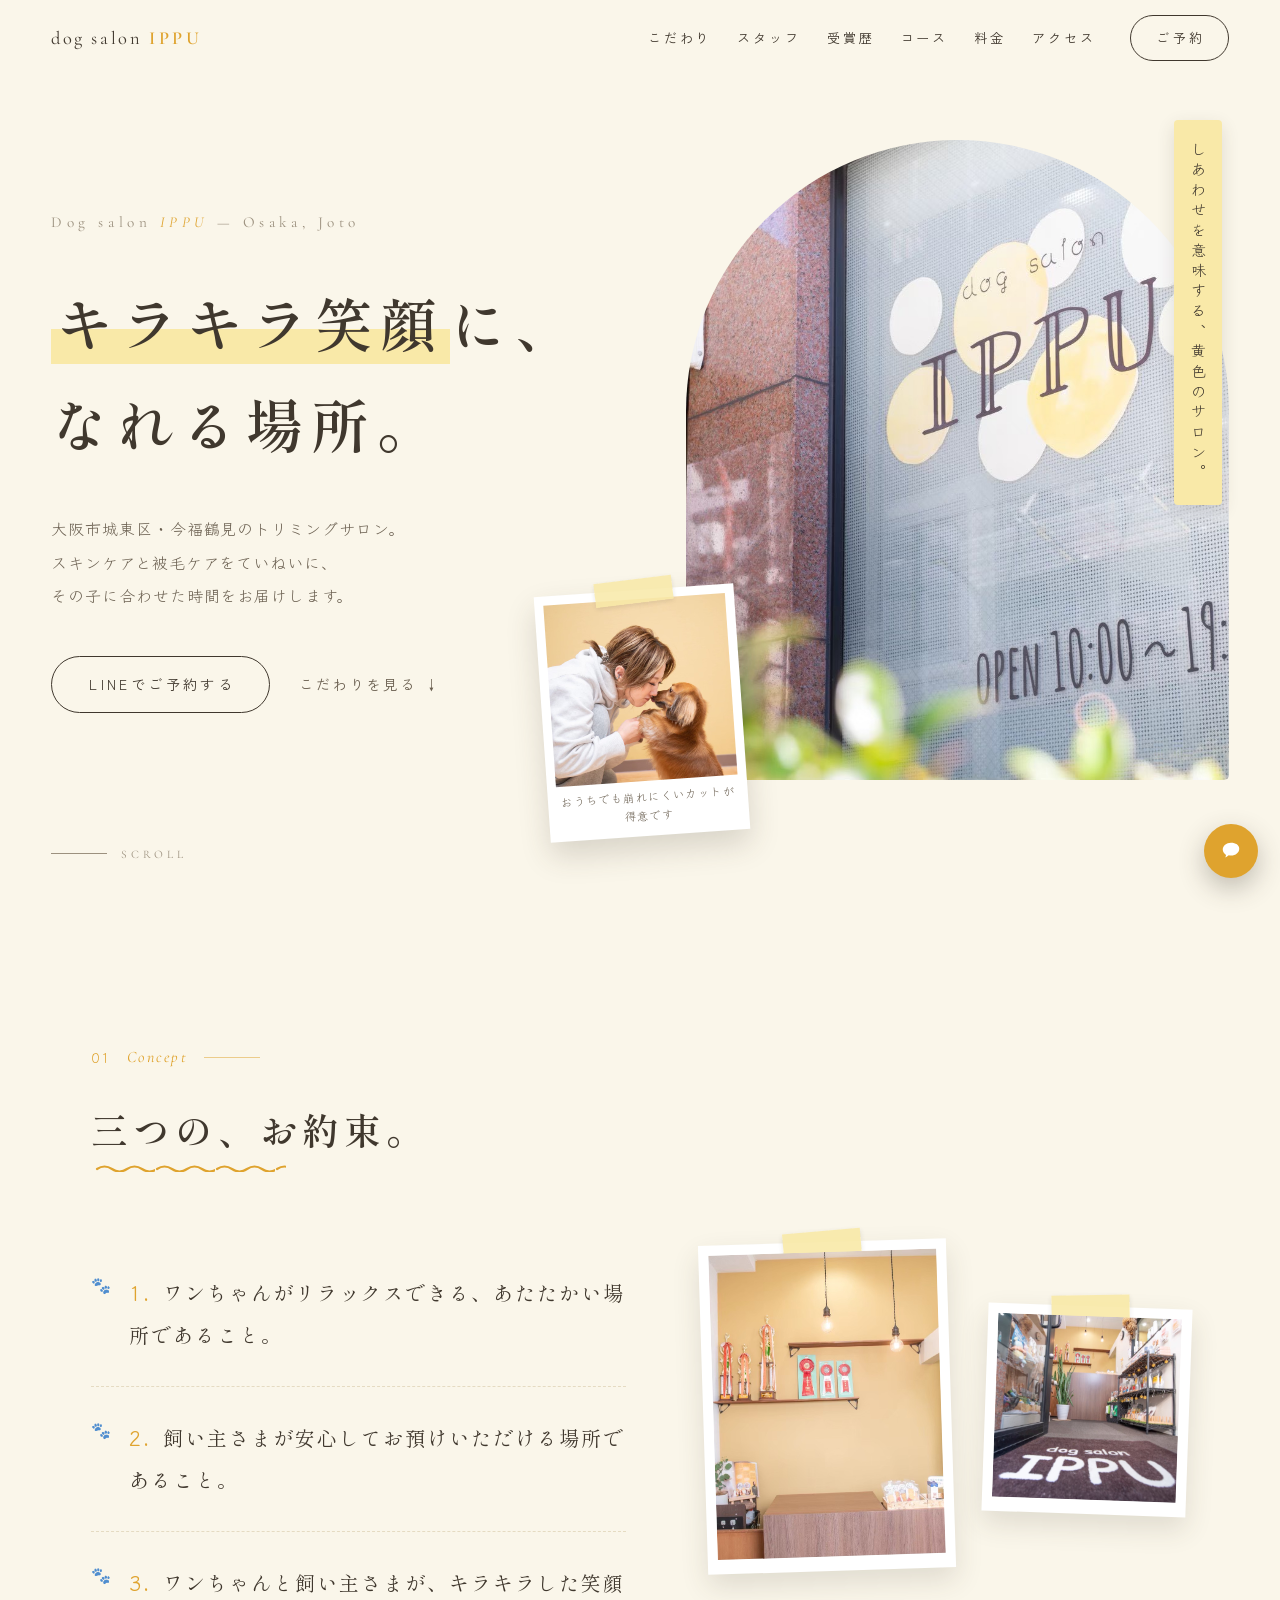
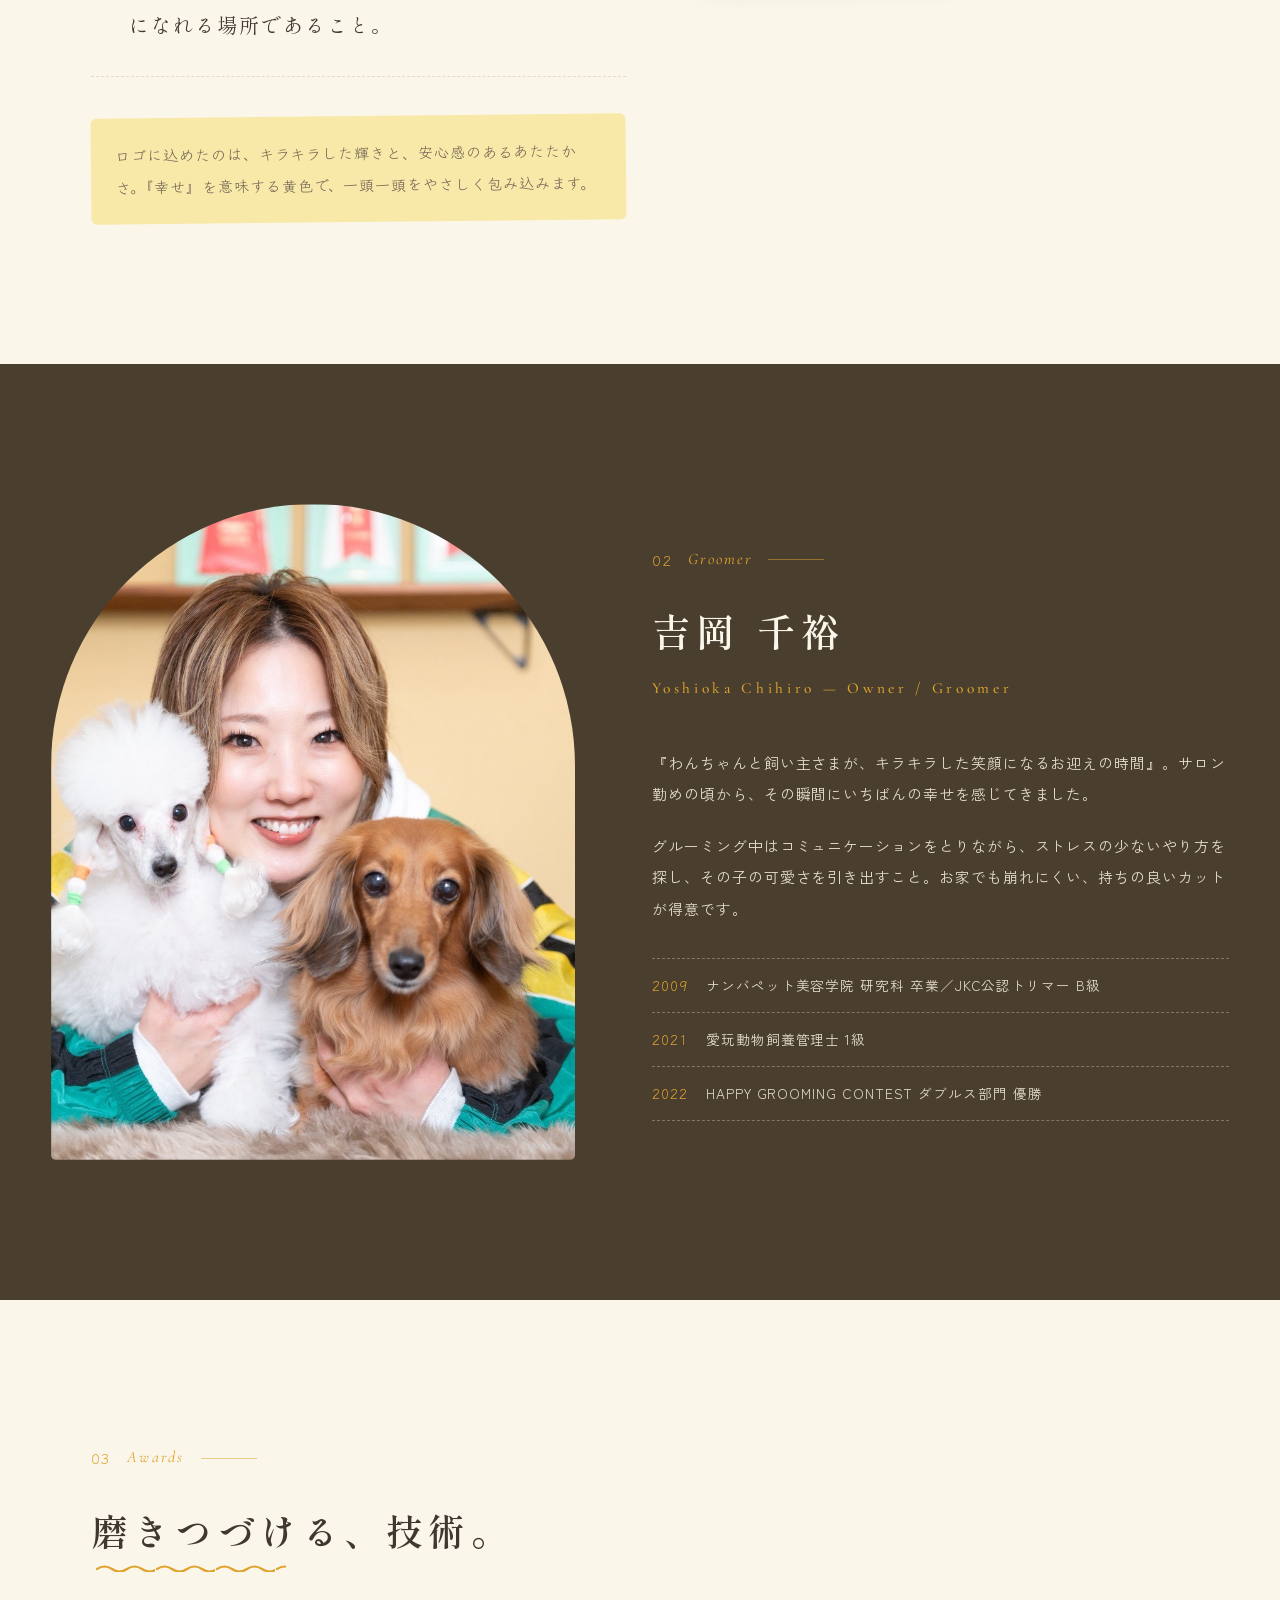
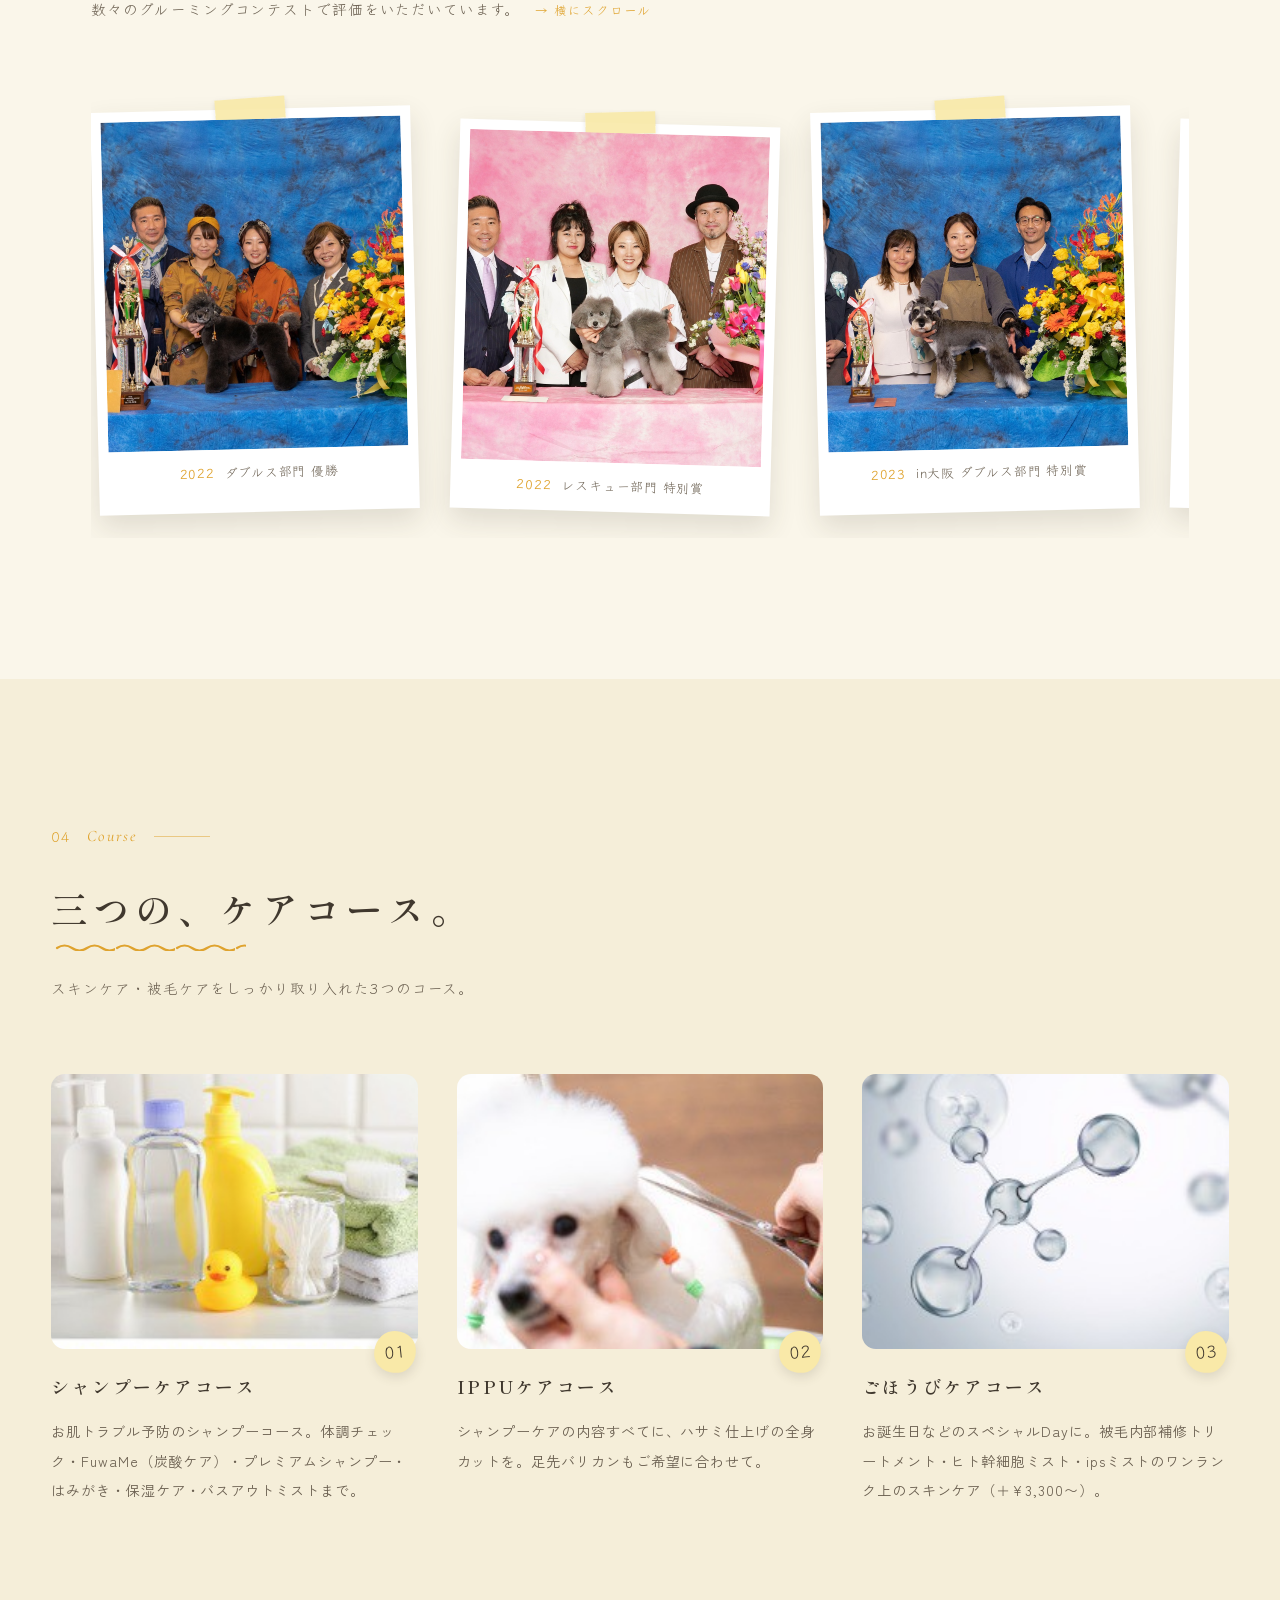
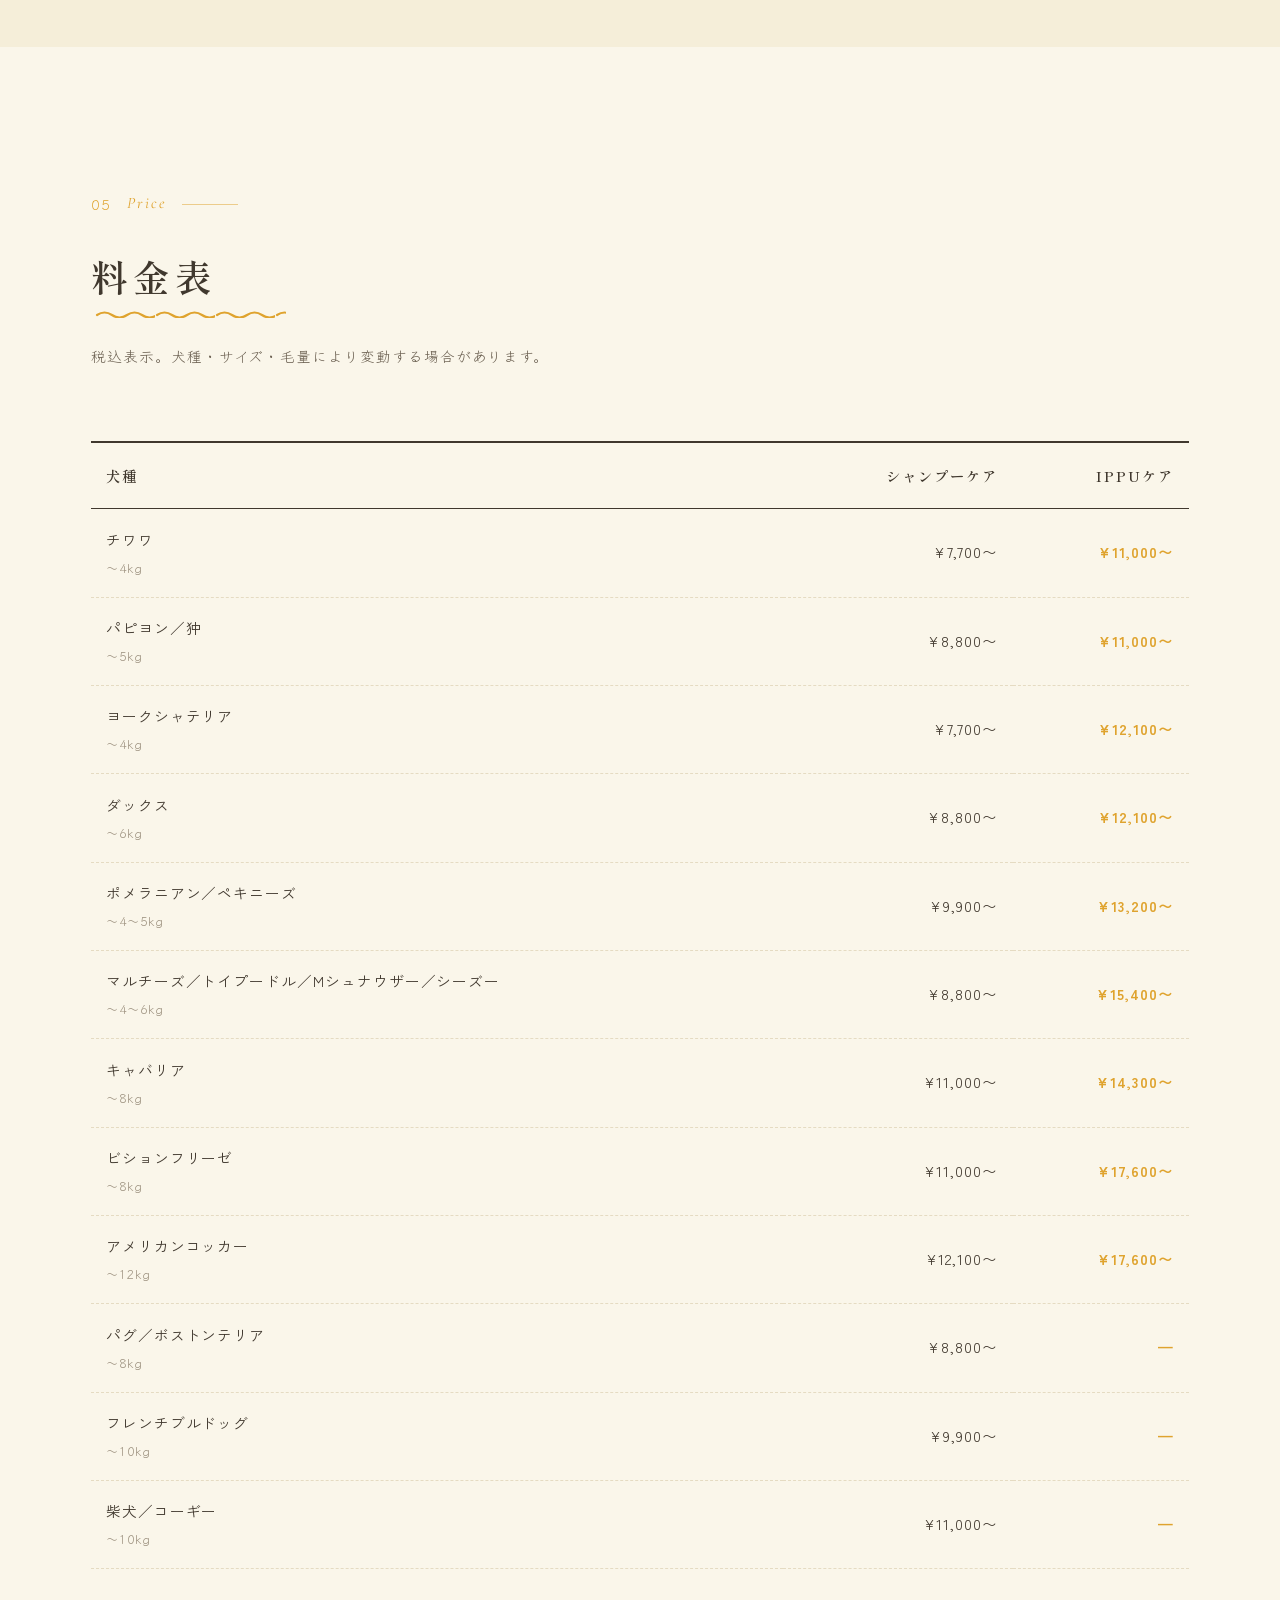
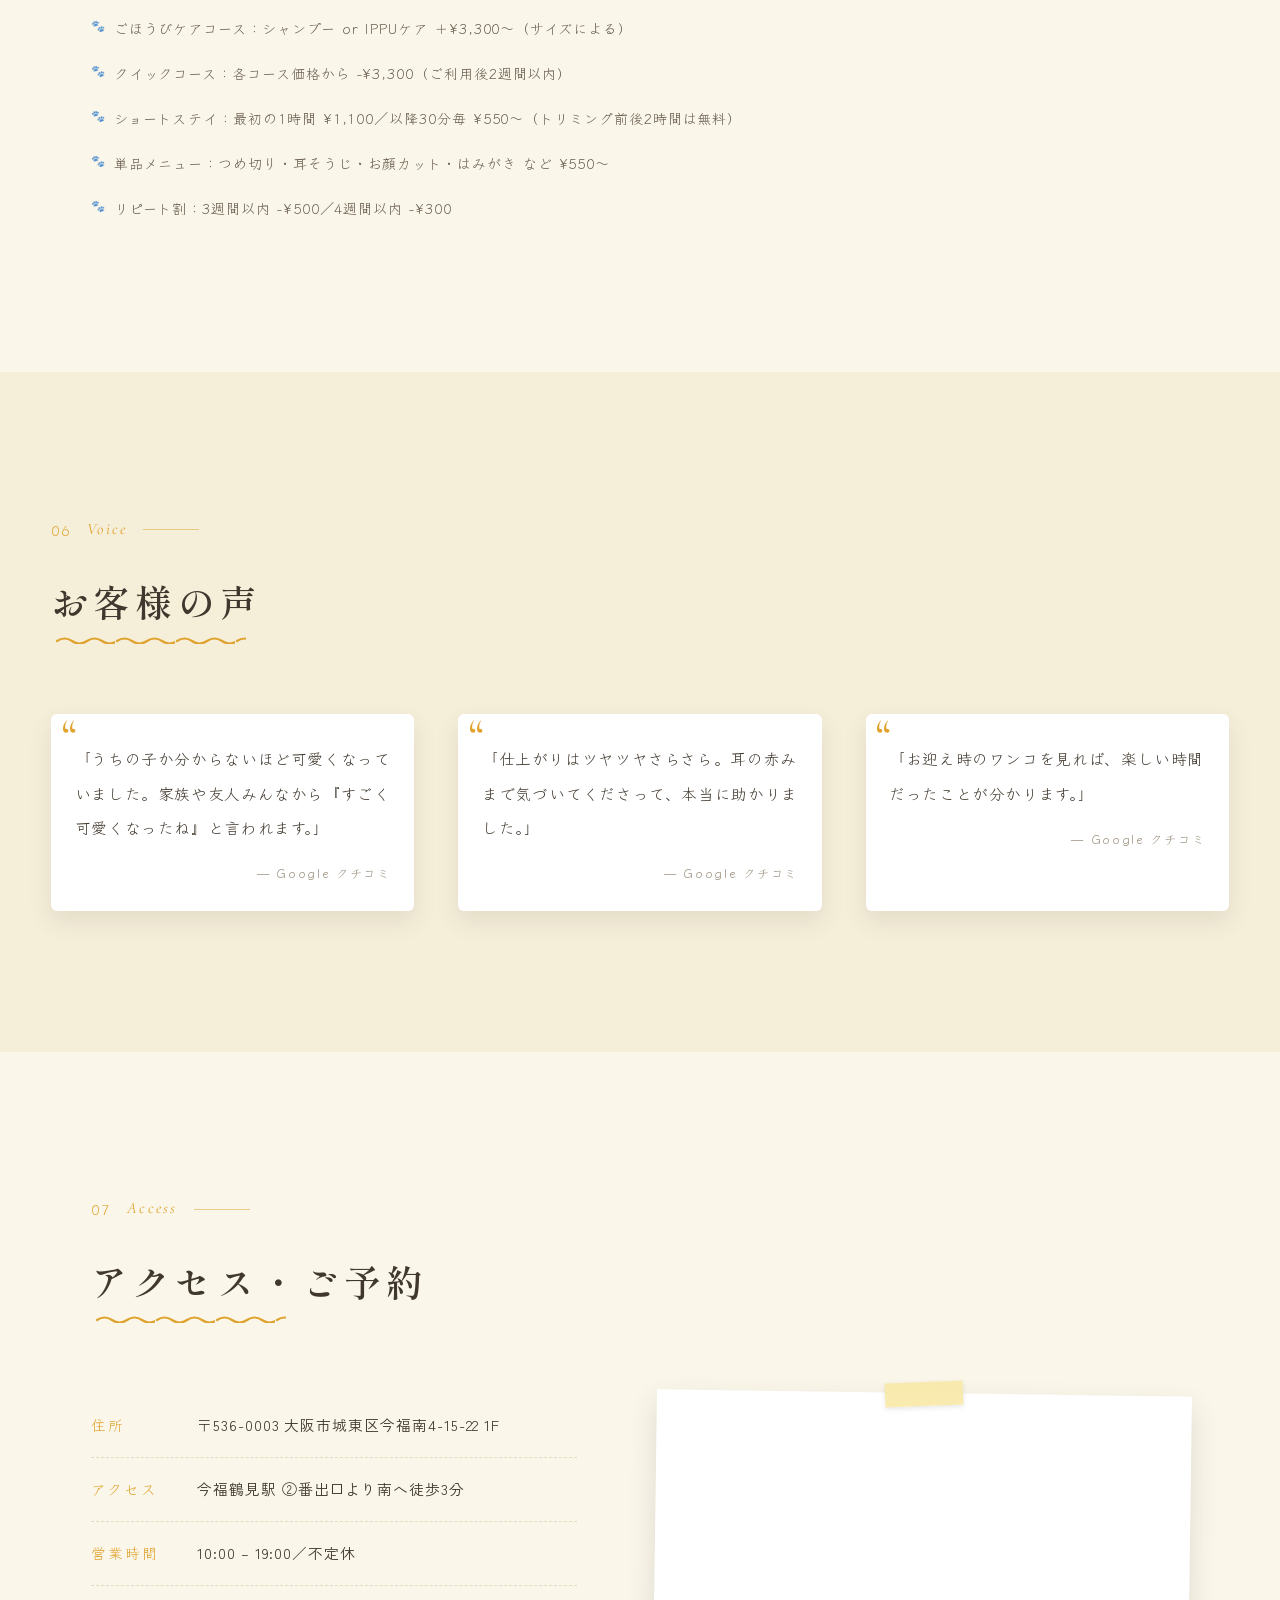
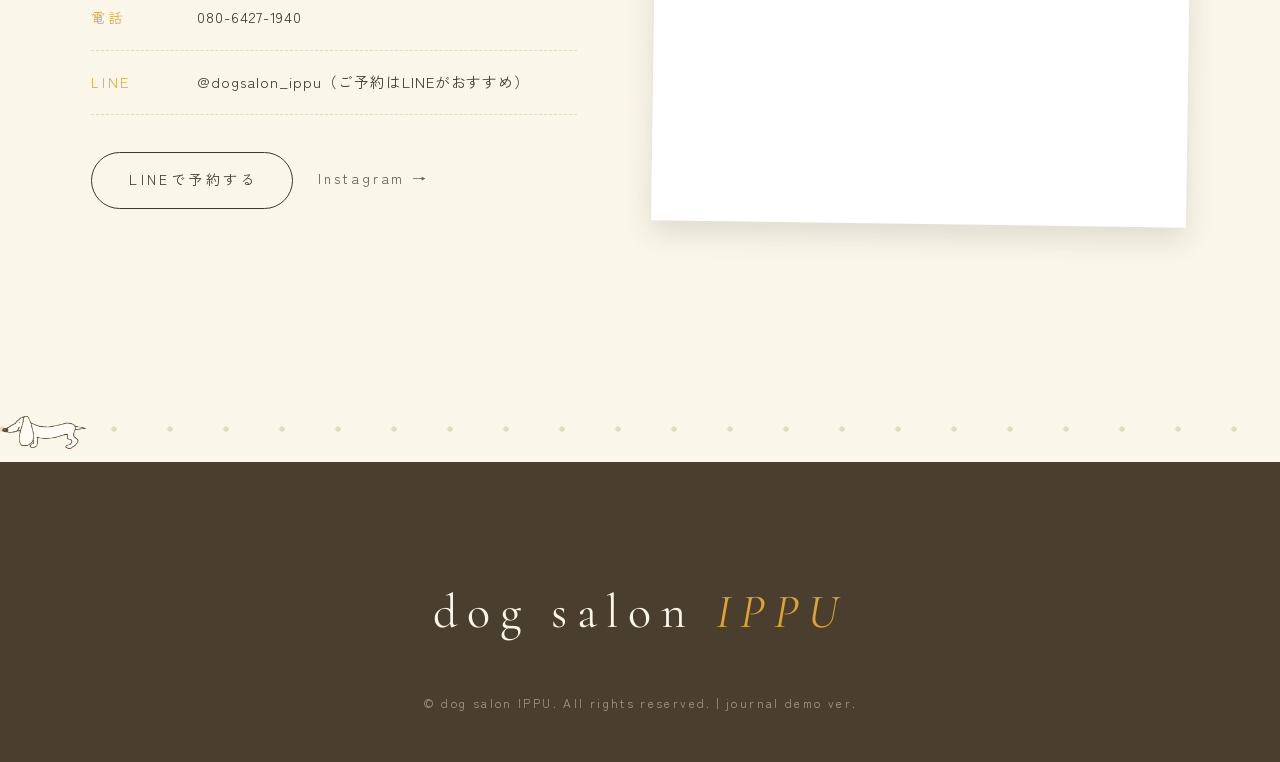
==== commit b9878071: "journal版: お約束の番号を漢数字から手書き数字1.2.3.に変更 Co-Authored-By: Claude Fable 5 <noreply@anthropic.com>" ====
--- a/journal.html
+++ b/journal.html
@@ -73,9 +73,9 @@
   <div class="concept">
     <div class="concept__text">
       <ol class="concept__list">
-        <li class="rv"><b>一、</b>ワンちゃんがリラックスできる、あたたかい場所であること。</li>
-        <li class="rv" data-d="150"><b>二、</b>飼い主さまが安心してお預けいただける場所であること。</li>
-        <li class="rv" data-d="300"><b>三、</b>ワンちゃんと飼い主さまが、キラキラした笑顔になれる場所であること。</li>
+        <li class="rv"><b>1.</b>ワンちゃんがリラックスできる、あたたかい場所であること。</li>
+        <li class="rv" data-d="150"><b>2.</b>飼い主さまが安心してお預けいただける場所であること。</li>
+        <li class="rv" data-d="300"><b>3.</b>ワンちゃんと飼い主さまが、キラキラした笑顔になれる場所であること。</li>
       </ol>
       <p class="concept__note rv" data-d="450">ロゴに込めたのは、キラキラした輝きと、安心感のあるあたたかさ。『幸せ』を意味する黄色で、一頭一頭をやさしく包み込みます。</p>
     </div>
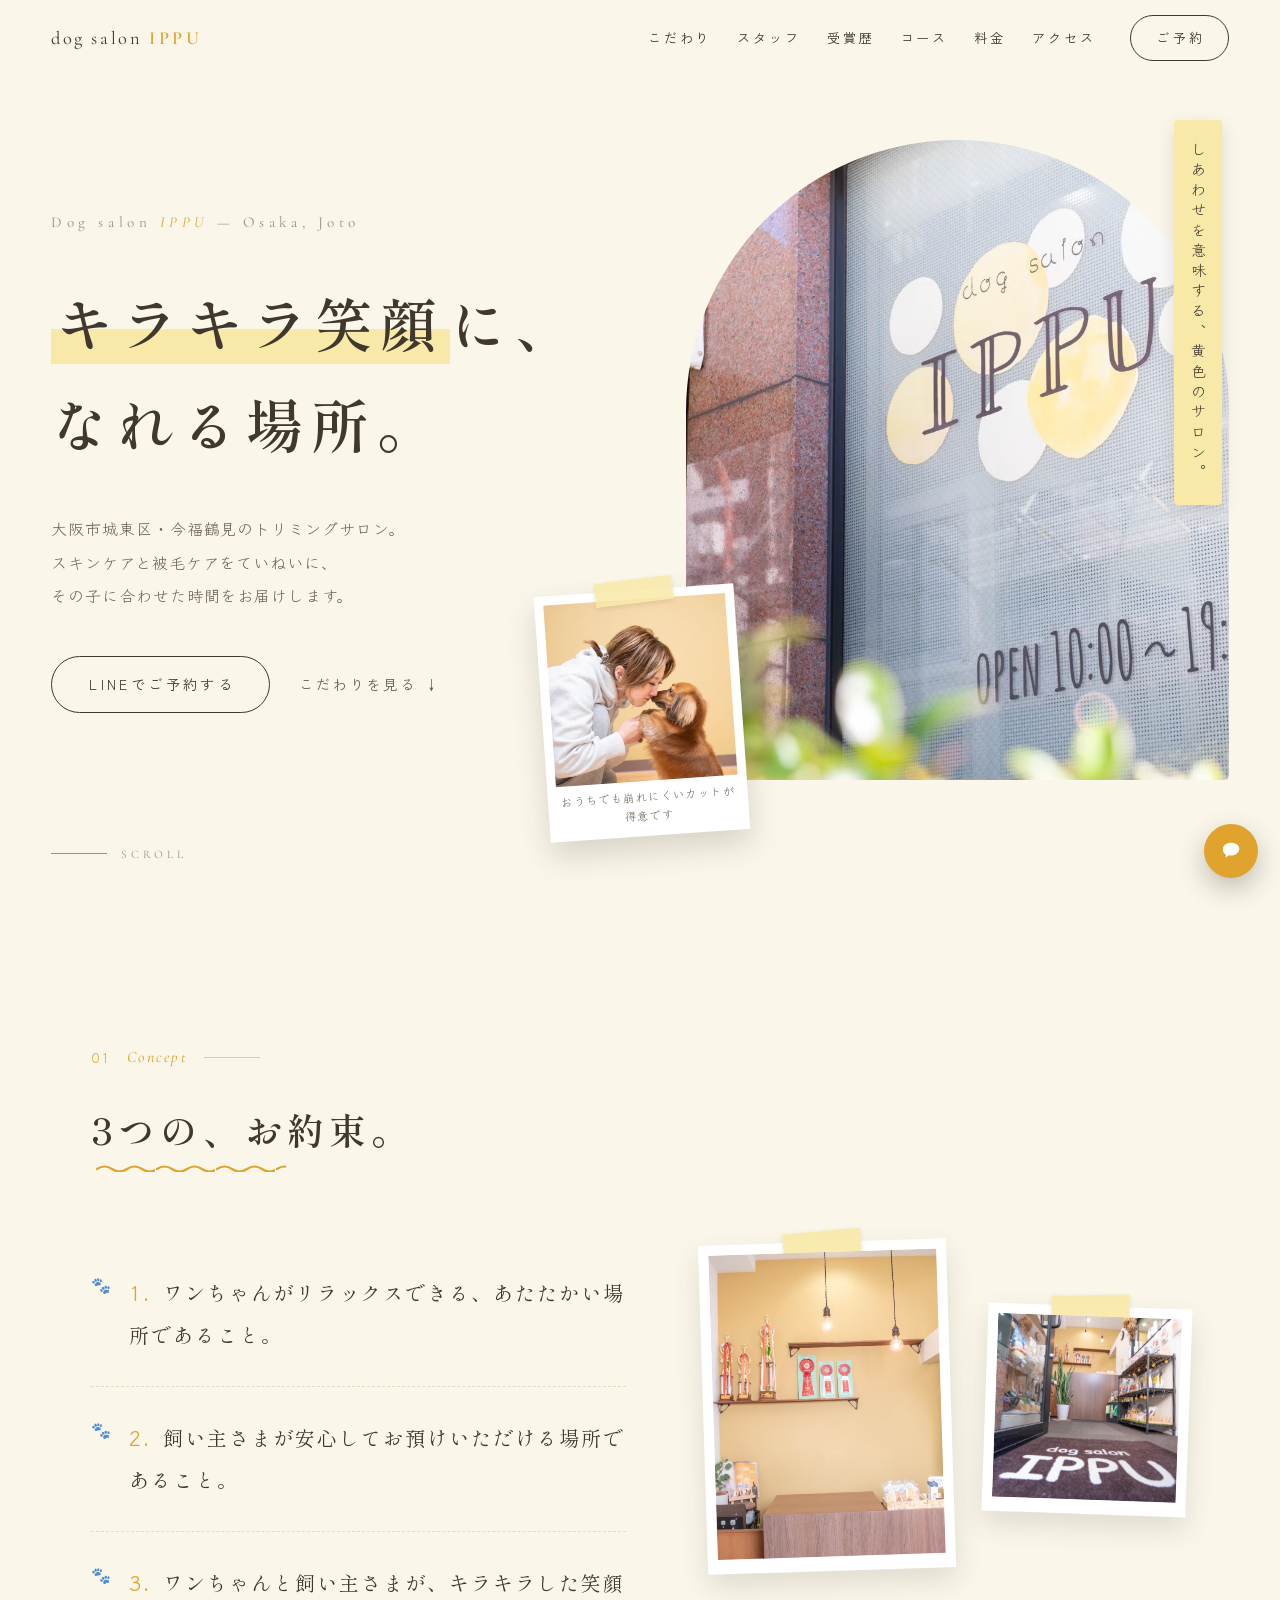
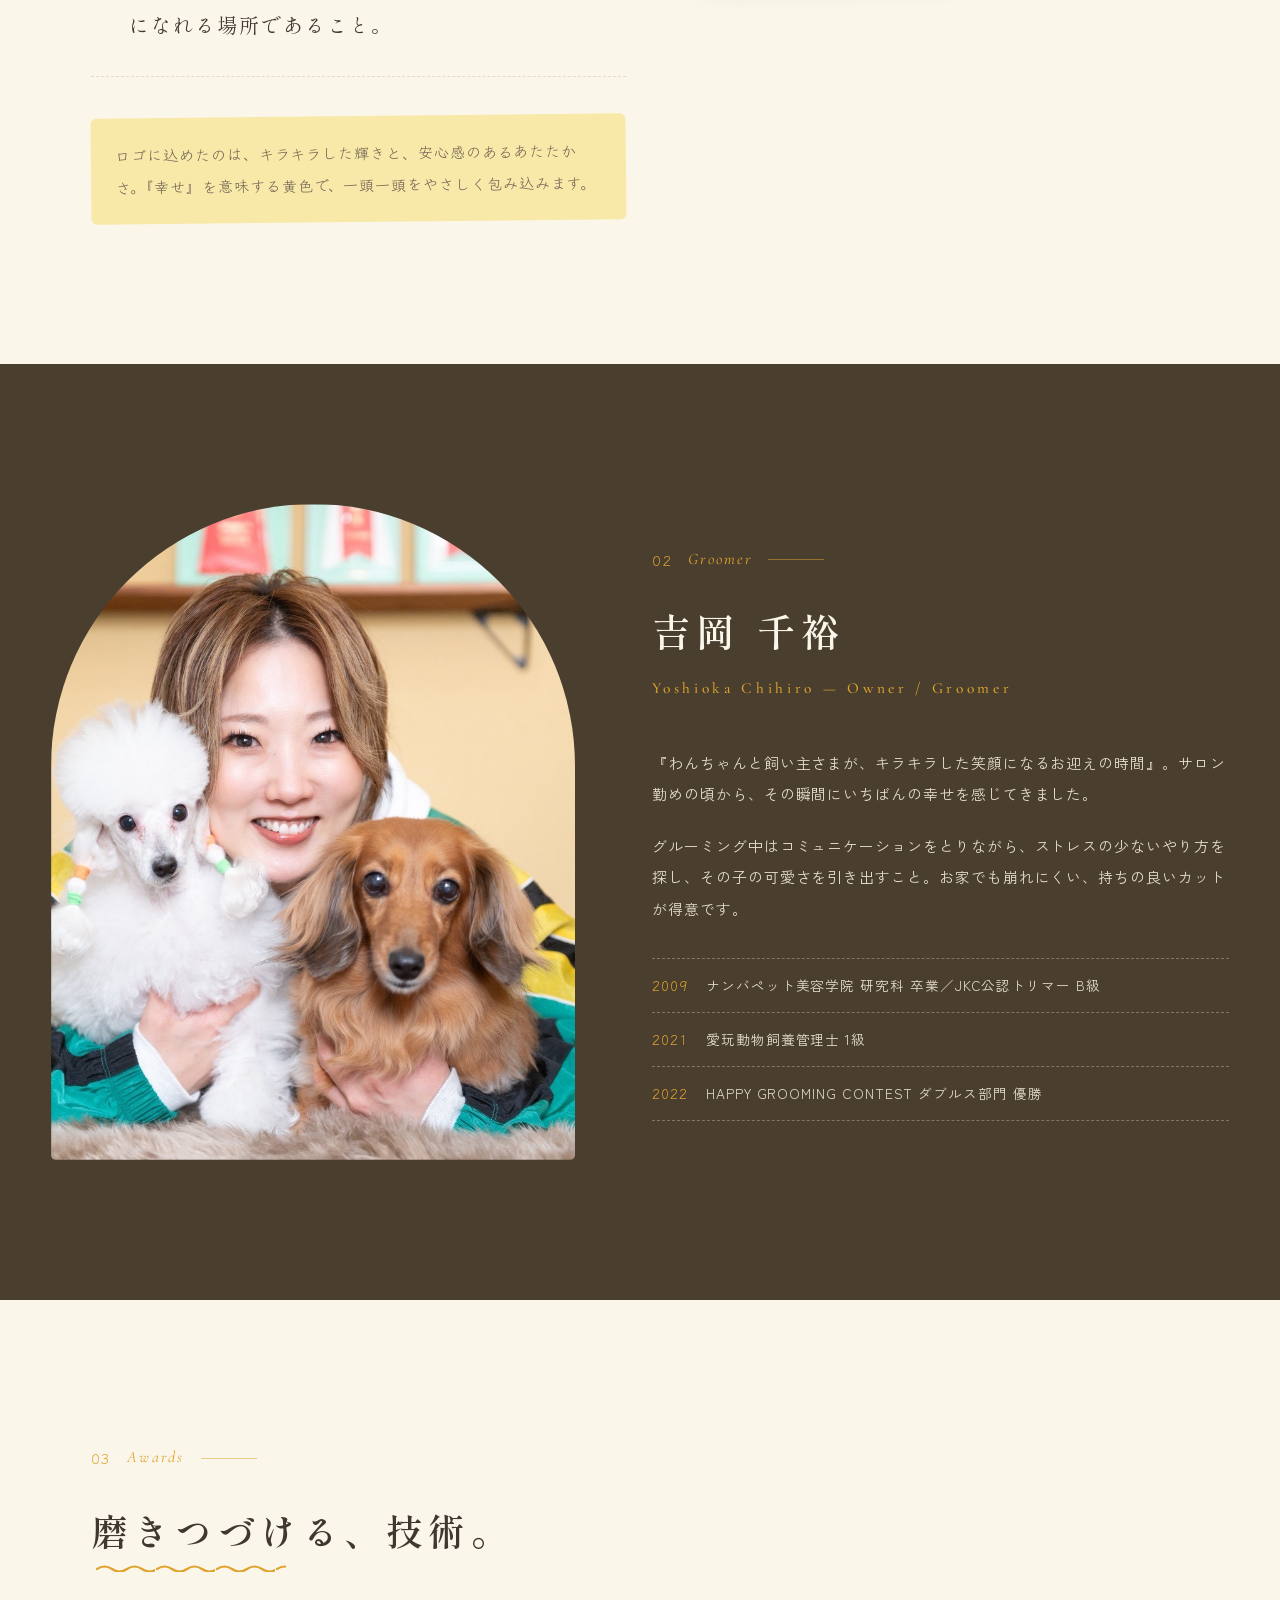
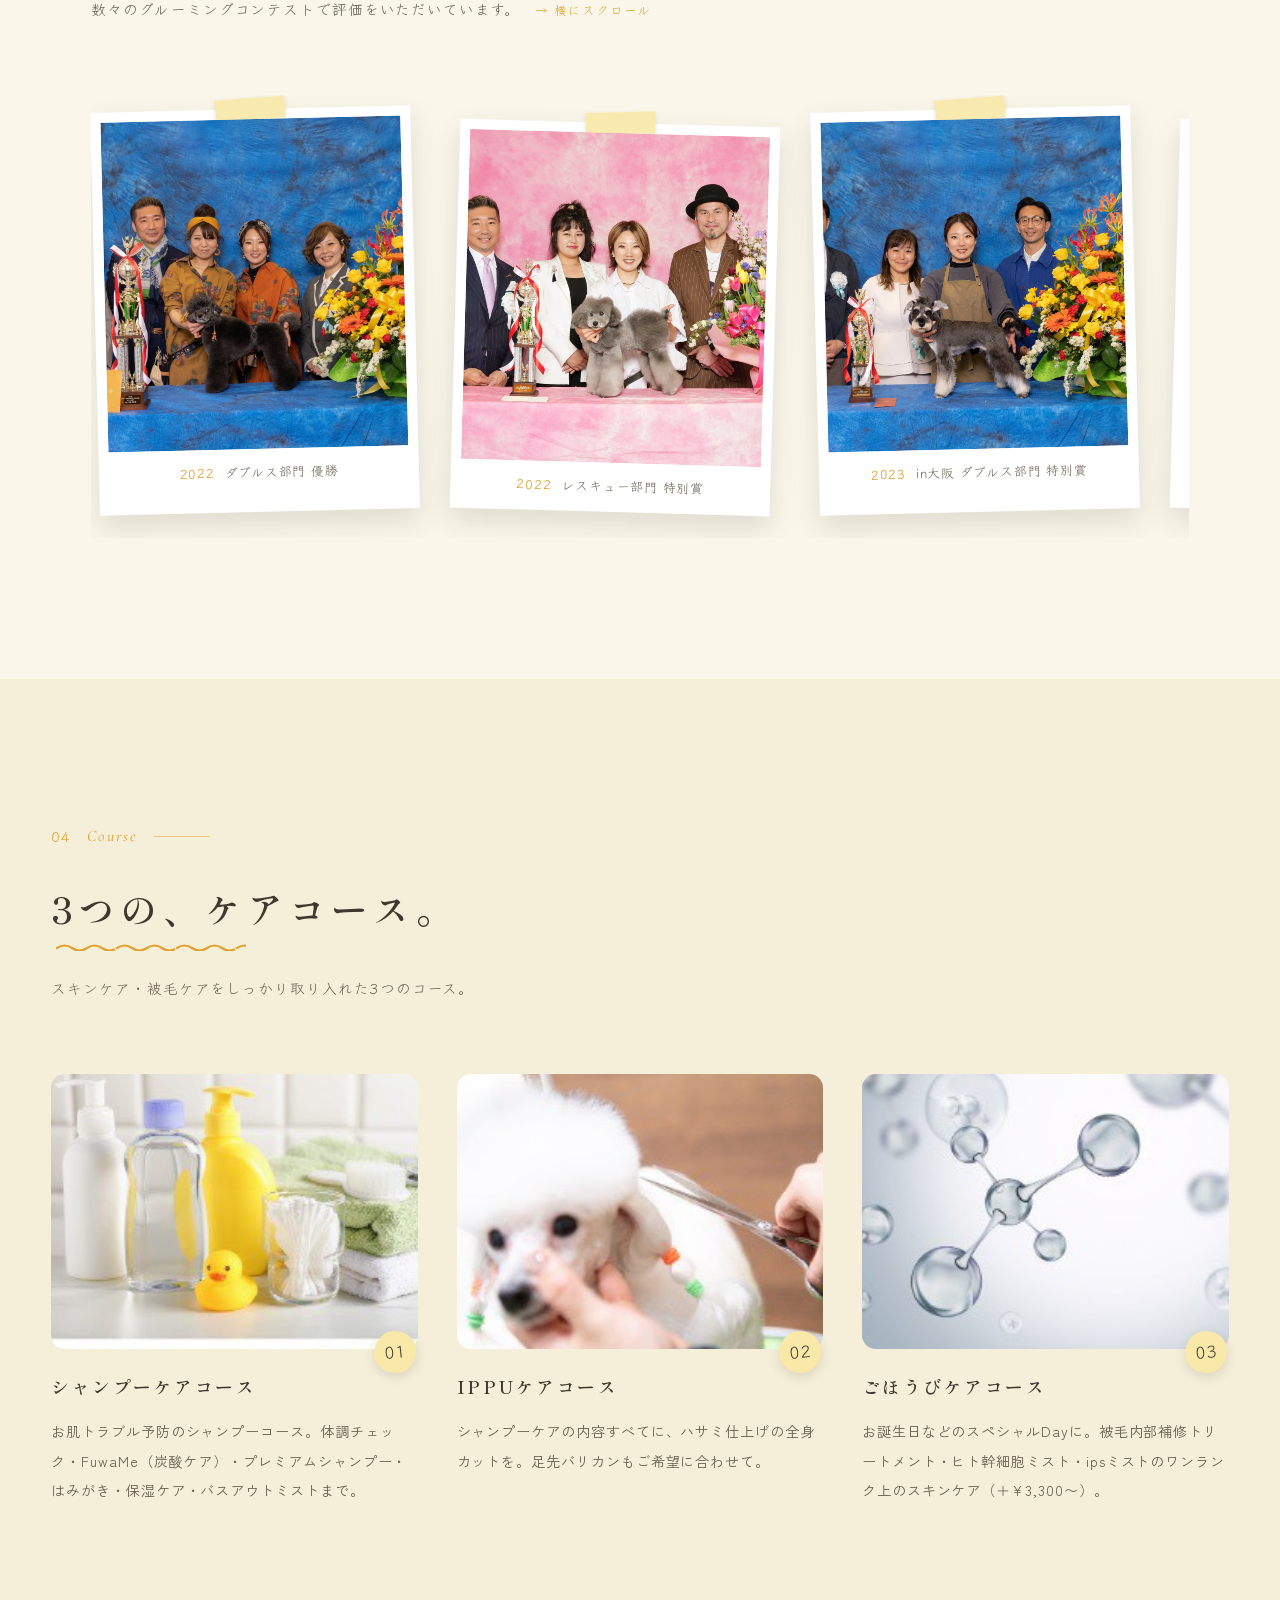
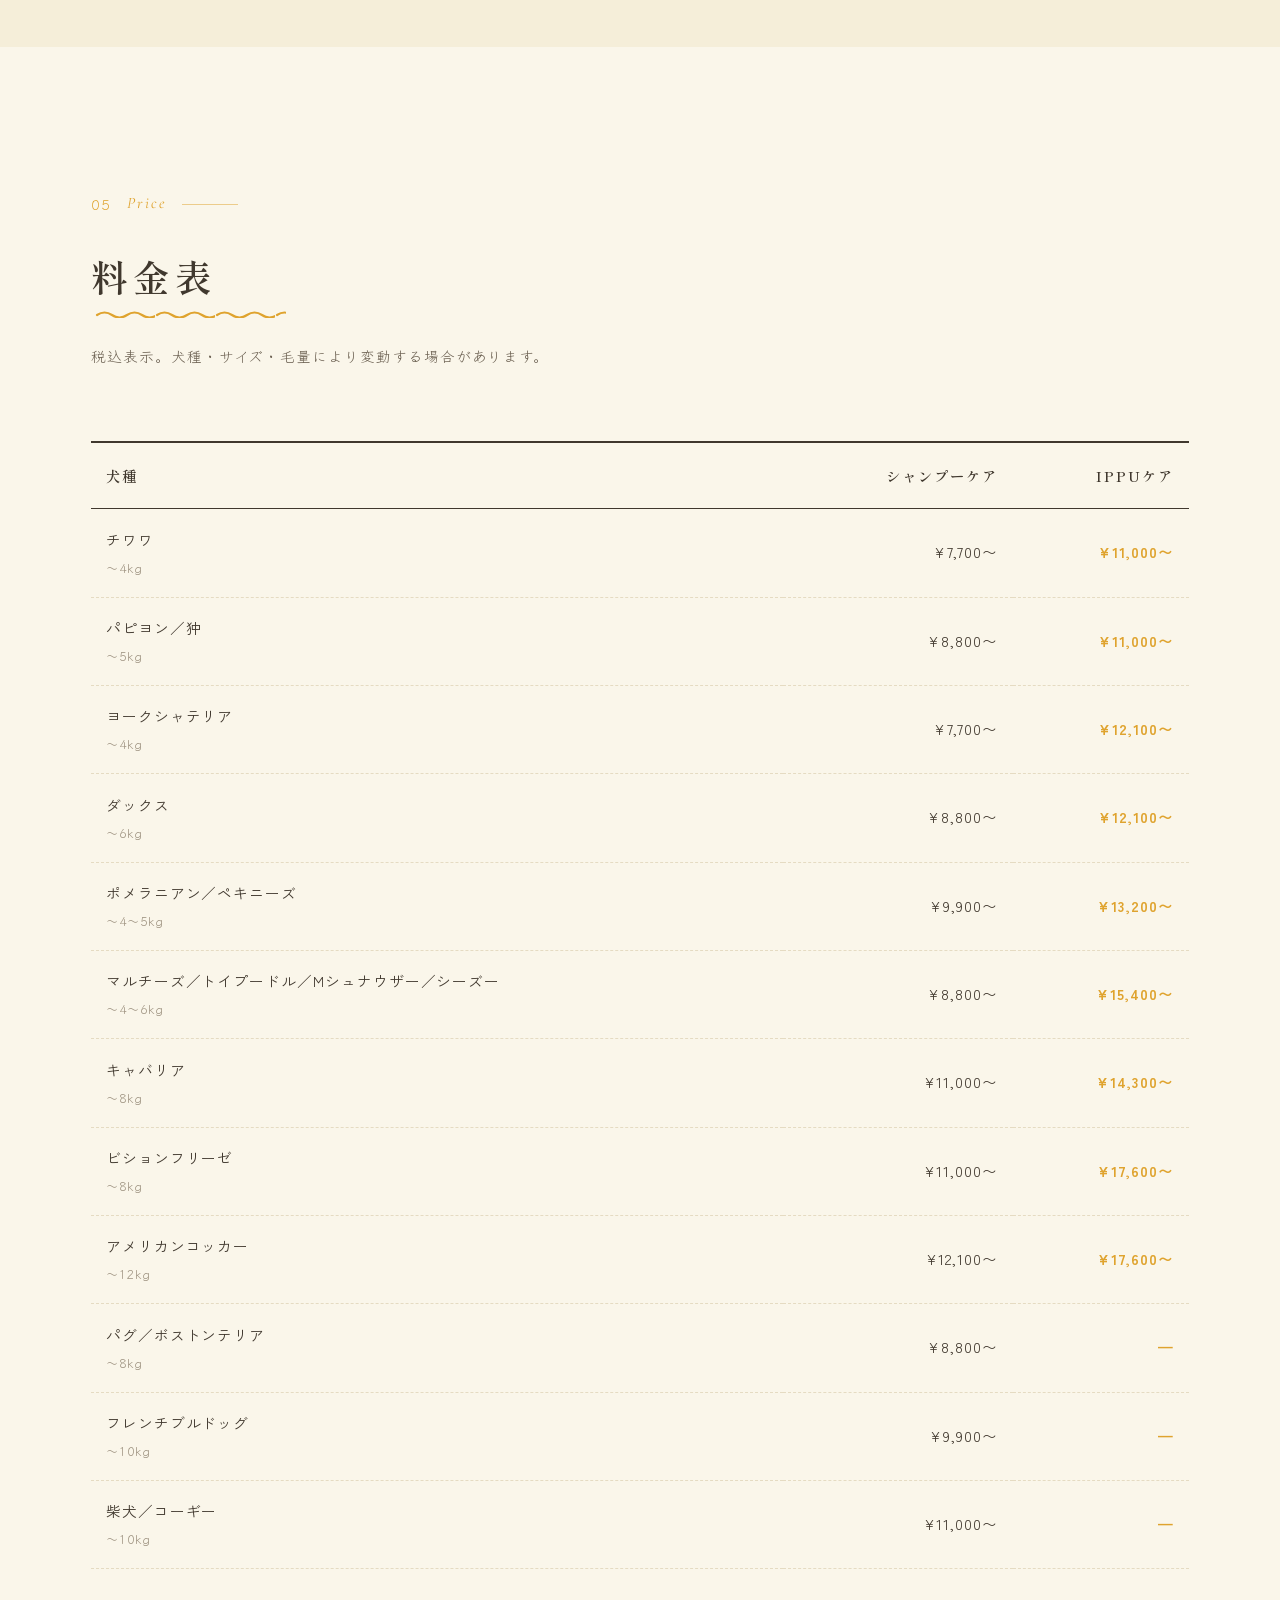
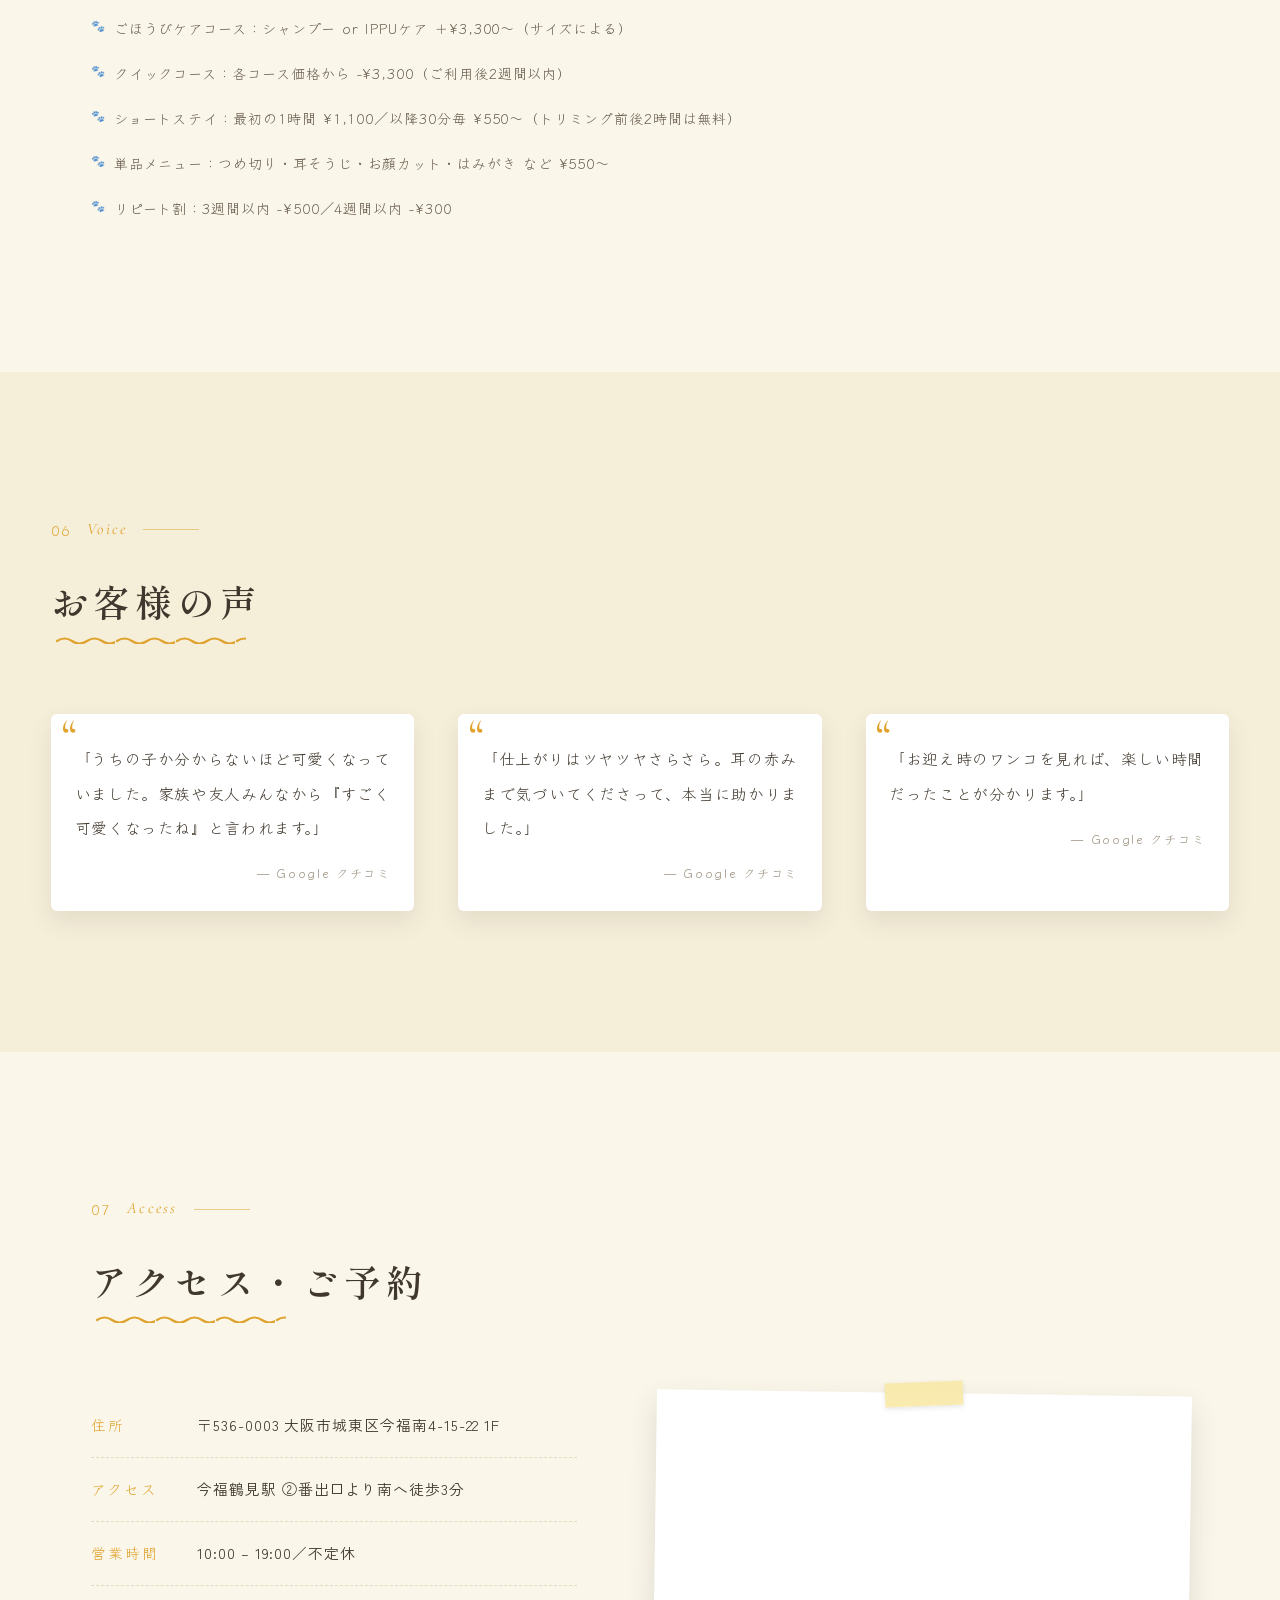
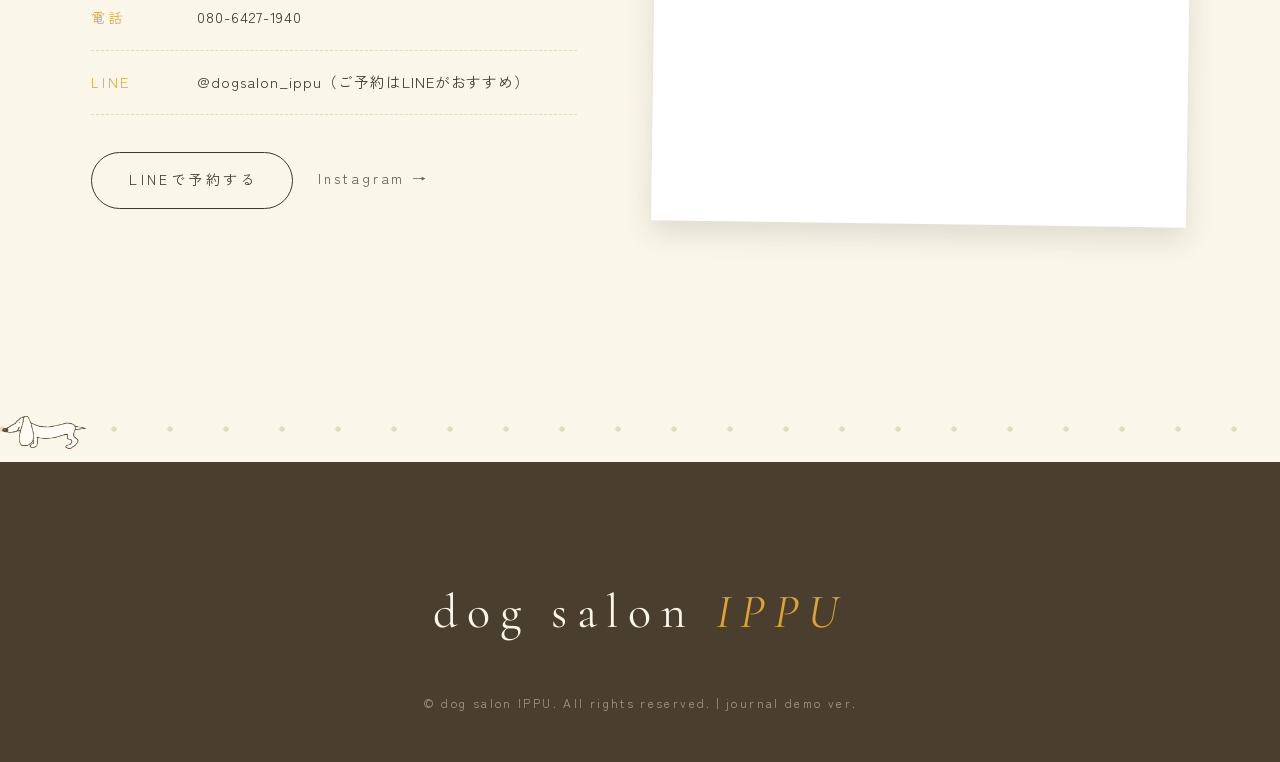
==== commit 8f7cb41a: "journal版: 見出しの「三つの」を「3つの」に変更（お約束・ケアコース） Co-Authored-By: Claude Fable 5 <noreply@anthropic.com>" ====
--- a/journal.html
+++ b/journal.html
@@ -68,7 +68,7 @@
 <section class="sec" id="concept">
   <div class="sec__head rv">
     <span class="sec__no">01 <i>Concept</i></span>
-    <h2 class="sec__ttl">三つの、お約束。</h2>
+    <h2 class="sec__ttl">3つの、お約束。</h2>
   </div>
   <div class="concept">
     <div class="concept__text">
@@ -124,7 +124,7 @@
 <section class="sec sec--paper" id="course">
   <div class="sec__head rv">
     <span class="sec__no">04 <i>Course</i></span>
-    <h2 class="sec__ttl">三つの、ケアコース。</h2>
+    <h2 class="sec__ttl">3つの、ケアコース。</h2>
     <p class="sec__lead">スキンケア・被毛ケアをしっかり取り入れた3つのコース。</p>
   </div>
   <div class="courses">
